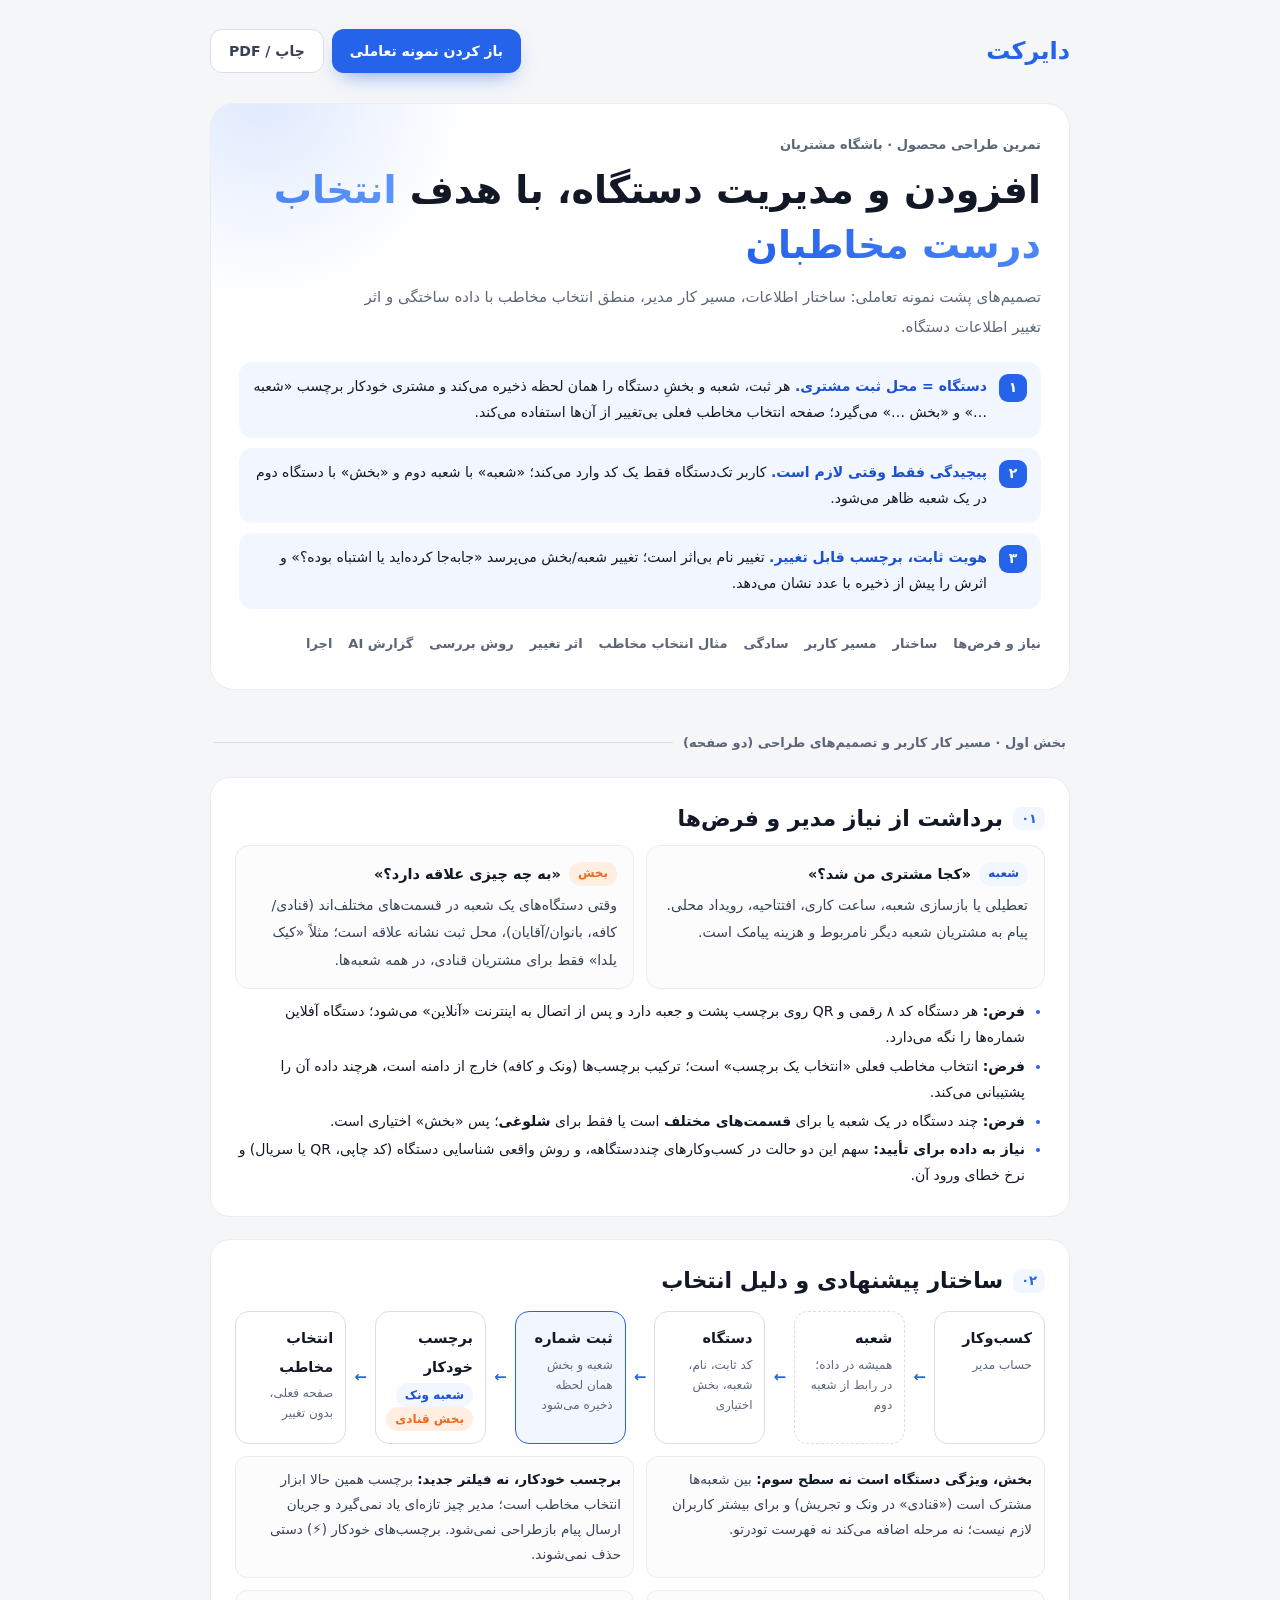
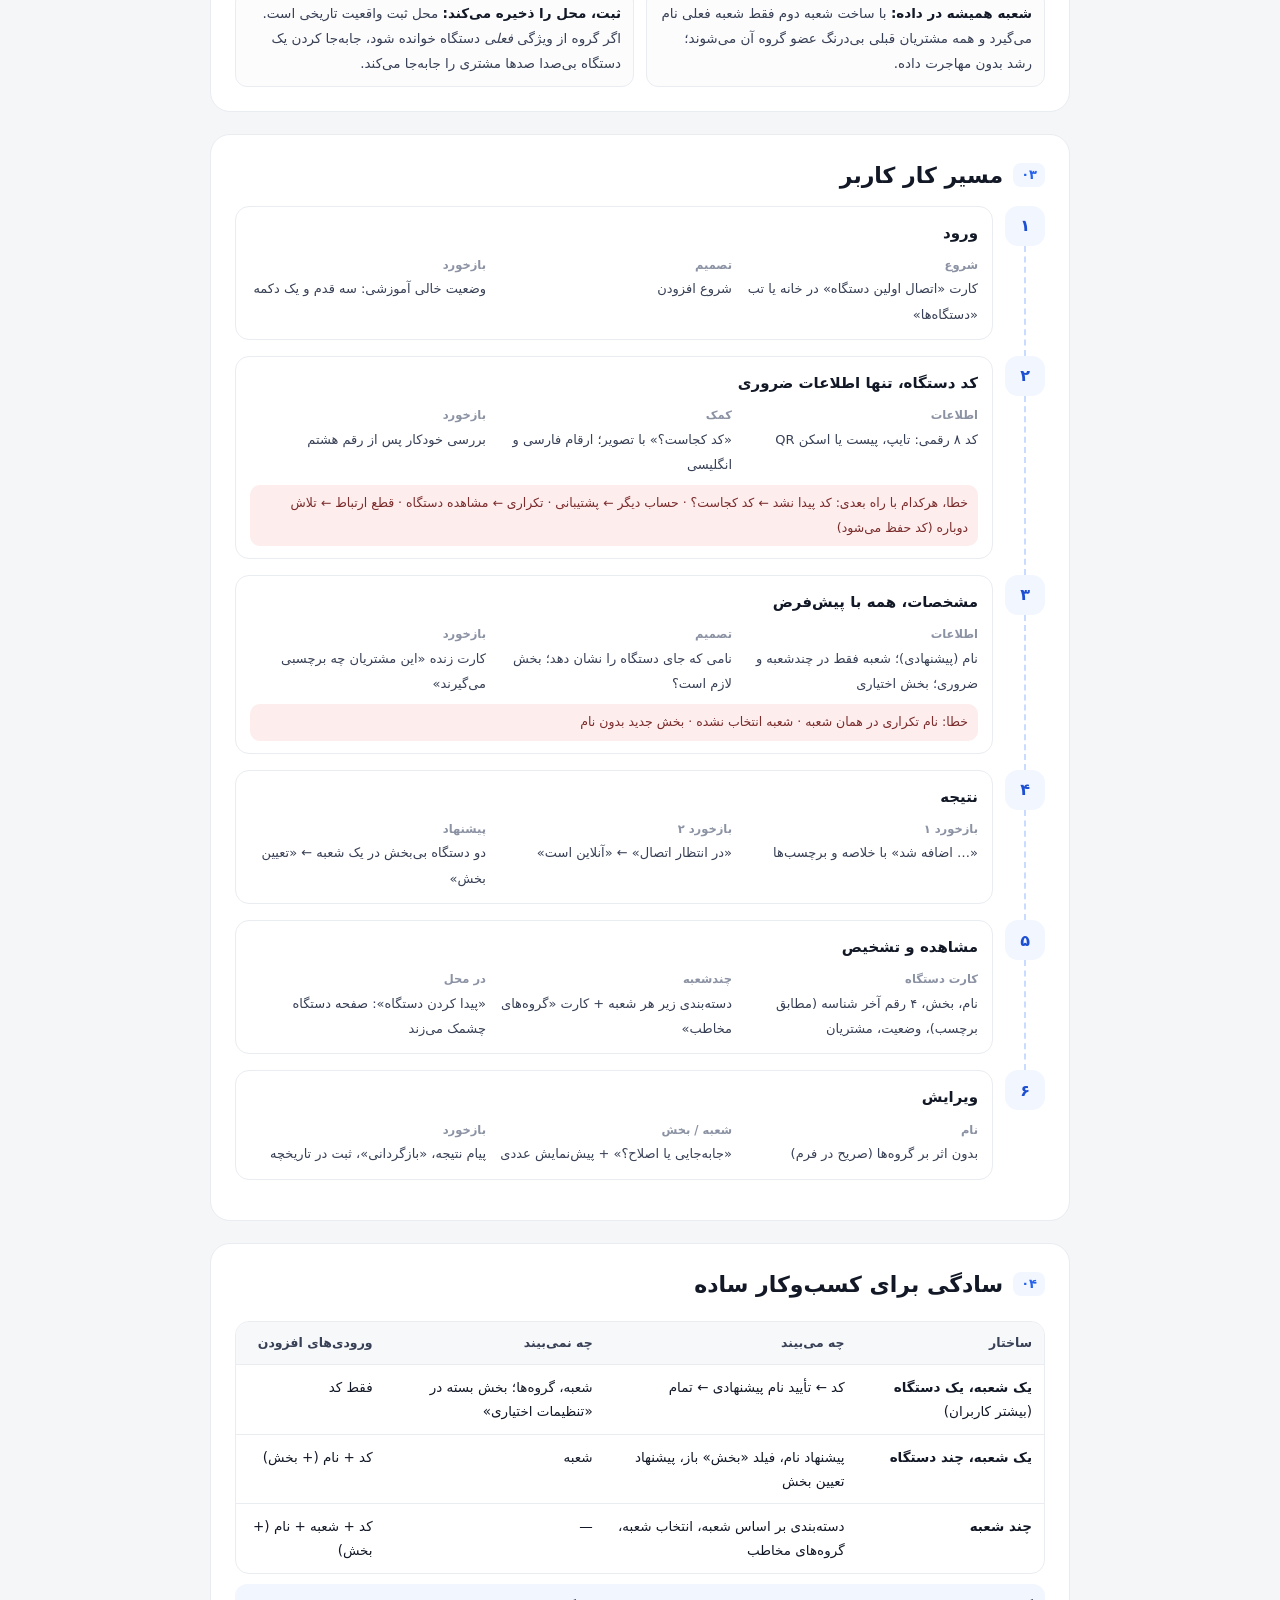
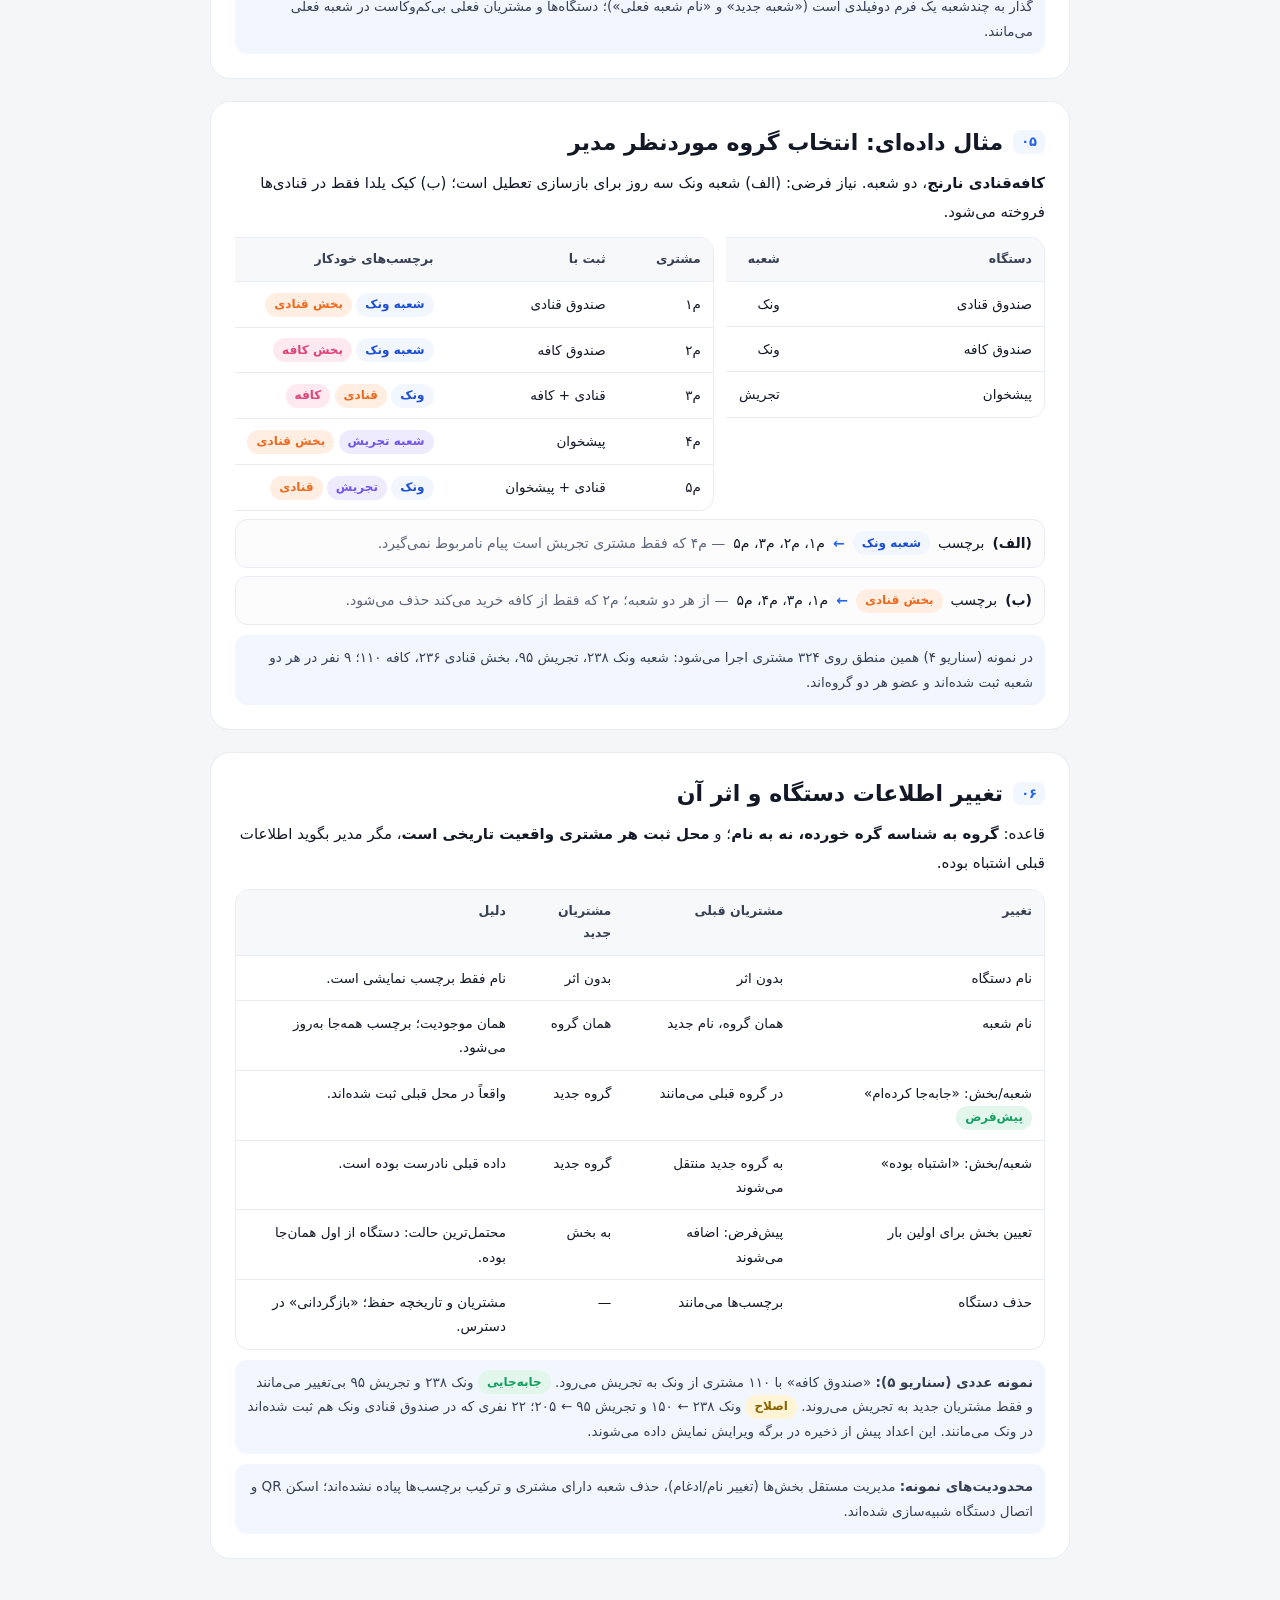
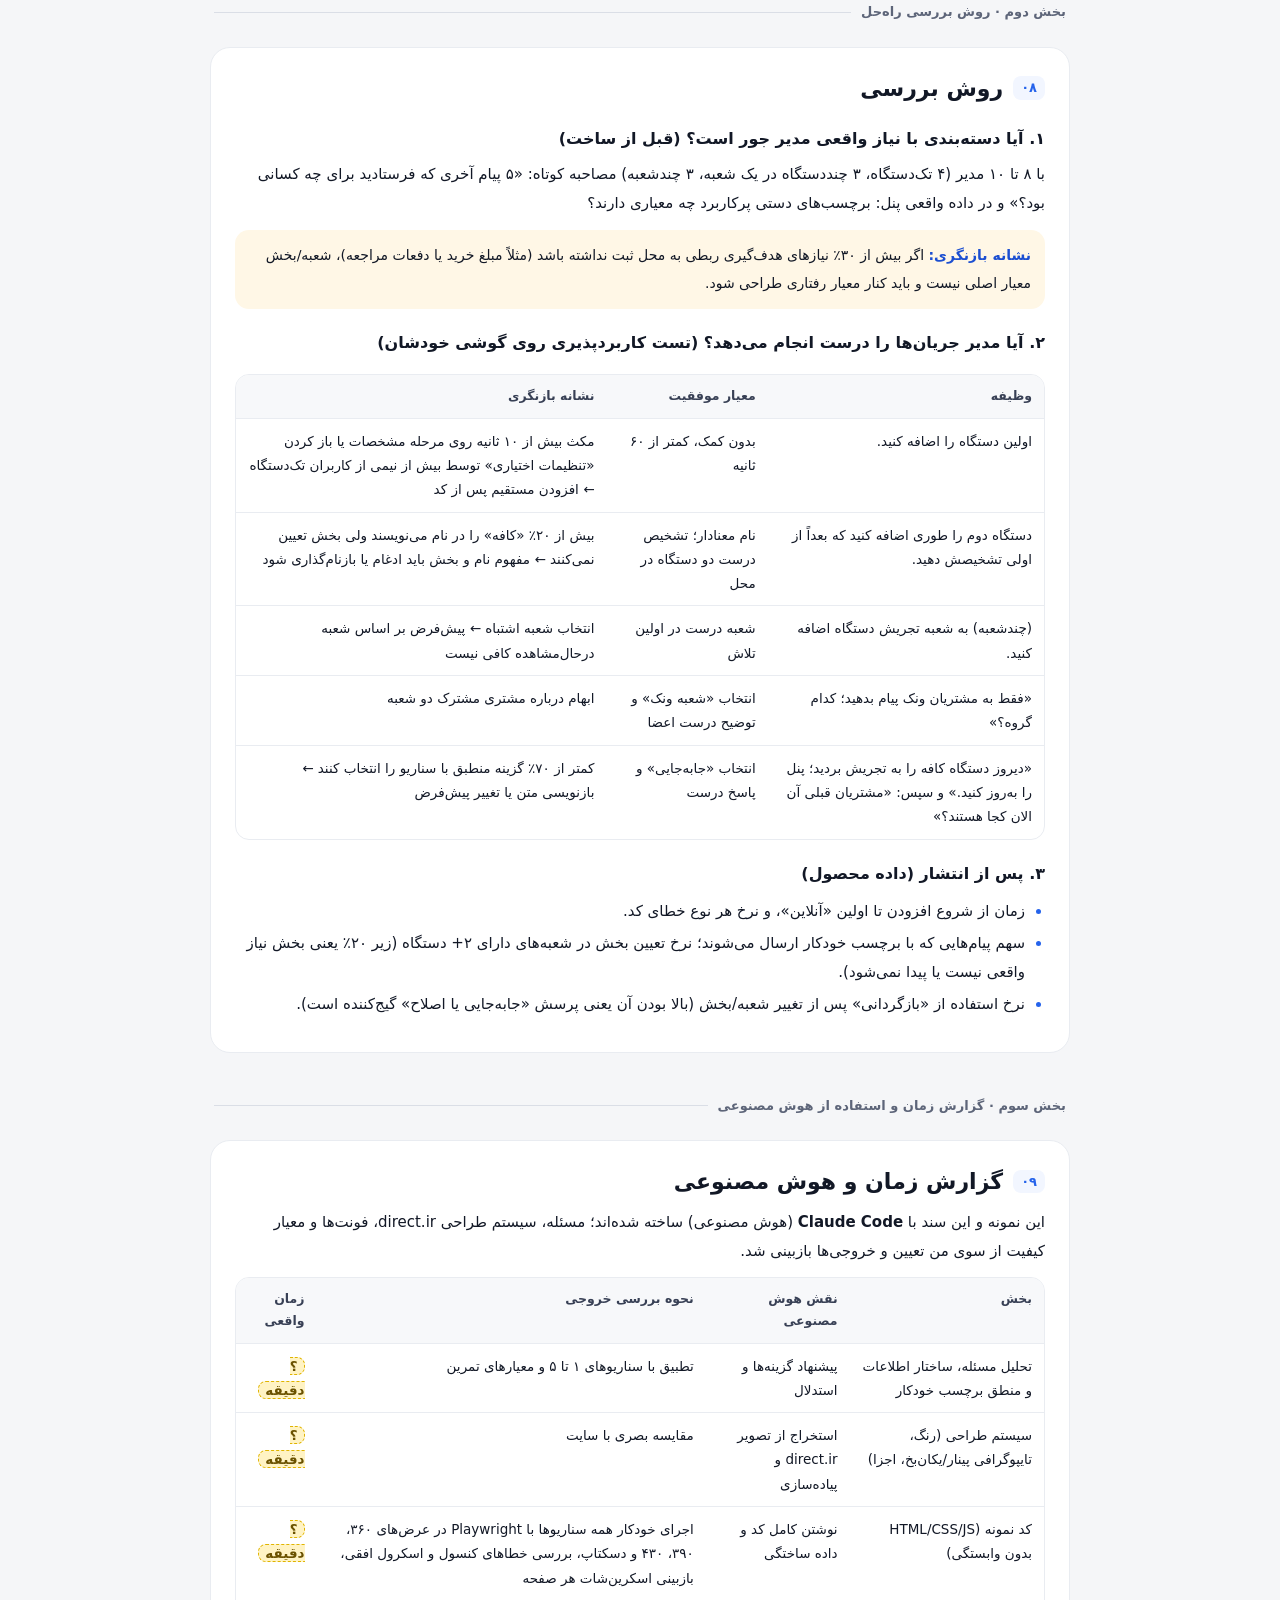
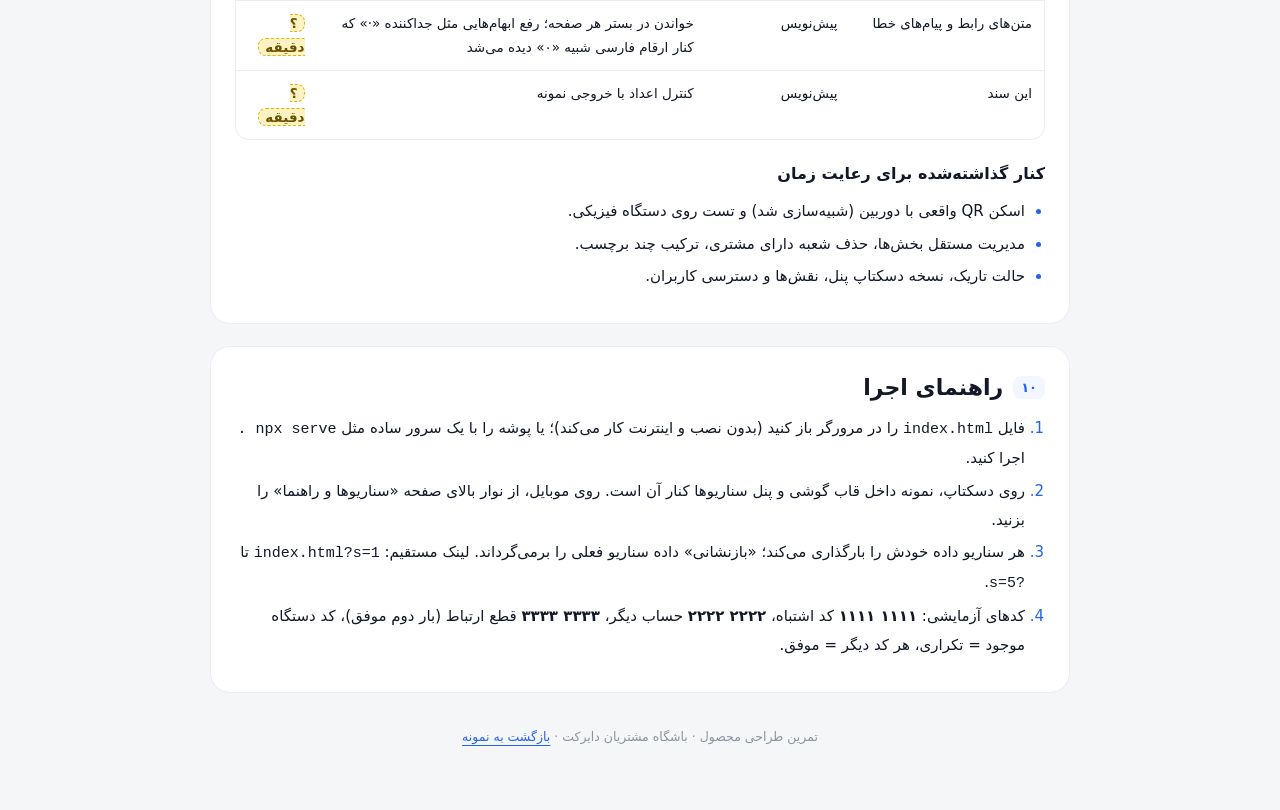
==== docs.html @ 1af37be8 "Add interactive prototype for adding and managing customer-registration devices Mobile-first prototy" ====
<!doctype html>
<html lang="fa" dir="rtl">
<head>
  <meta charset="utf-8">
  <meta name="viewport" content="width=device-width, initial-scale=1">
  <meta name="theme-color" content="#F5F6F8">
  <title>دایرکت · تصمیم‌های طراحی مدیریت دستگاه</title>
  <link rel="icon" href="data:image/svg+xml,%3Csvg xmlns='http://www.w3.org/2000/svg' viewBox='0 0 32 32'%3E%3Crect width='32' height='32' rx='9' fill='%232563EB'/%3E%3Crect x='10' y='6' width='12' height='20' rx='3' fill='none' stroke='white' stroke-width='2'/%3E%3Crect x='12.5' y='9' width='7' height='4' rx='1' fill='white'/%3E%3C/svg%3E">
  <link rel="stylesheet" href="assets/css/fonts.css">
  <style>
    :root{
      --blue:#2563EB;--blue-700:#1C4FD1;--blue-50:#F2F6FF;--blue-100:#E4EDFF;--blue-200:#C9DBFF;
      --ink:#121826;--ink-700:#384055;--muted:#5D6579;--subtle:#8B92A3;--line:#E9ECF1;--line-strong:#DADEE6;
      --bg:#F5F6F8;--surface:#fff;--orange:#EE6A1E;--orange-bg:#FFEEE1;--pink:#DF4479;--pink-bg:#FFE9F1;
      --green:#15A063;--green-bg:#E3F6EC;--purple:#7356EE;--purple-bg:#EFEBFF;--yellow:#D29700;--yellow-bg:#FFF5D6;
      --display:"Pinar","YekanBakh",system-ui,sans-serif;--body:"YekanBakh",Tahoma,system-ui,sans-serif;
    }
    *{box-sizing:border-box}
    html{scroll-behavior:smooth}
    body{margin:0;background:var(--bg);color:var(--ink);font-family:var(--body);font-size:15px;line-height:1.95;-webkit-font-smoothing:antialiased}
    a{color:var(--blue);text-underline-offset:4px}
    h1,h2,h3,h4,p{margin:0}
    .wrap{max-width:900px;margin:0 auto;padding:28px 20px 64px}
    .top{display:flex;align-items:center;gap:12px;justify-content:space-between;margin-bottom:28px;flex-wrap:wrap}
    .brand{font-family:var(--display);font-weight:900;font-size:24px;color:var(--blue)}
    .btn{display:inline-flex;align-items:center;gap:8px;height:44px;padding:0 18px;border-radius:12px;font-weight:700;font-size:14px;text-decoration:none;border:0;cursor:pointer;font-family:inherit}
    .btn--primary{background:var(--blue);color:#fff;box-shadow:0 10px 22px -10px rgba(37,99,235,.65)}
    .btn--ghost{background:var(--surface);color:var(--ink-700);border:1px solid var(--line-strong)}
    .hero{background:var(--surface);border:1px solid var(--line);border-radius:24px;padding:28px;position:relative;overflow:hidden}
    .hero::before{content:"";position:absolute;width:420px;height:420px;border-radius:50%;left:-160px;top:-220px;background:radial-gradient(closest-side,rgba(59,123,246,.16),transparent)}
    .eyebrow{color:var(--muted);font-size:13px;font-weight:600}
    h1{font-family:var(--display);font-weight:800;font-size:clamp(26px,5vw,38px);line-height:1.45;margin:6px 0 10px;position:relative}
    h1 span{background:linear-gradient(90deg,#2563EB,#5B95FA);-webkit-background-clip:text;background-clip:text;color:transparent}
    .lead{color:var(--muted);max-width:680px;position:relative}
    .tldr{display:grid;gap:10px;margin-top:20px;position:relative}
    .tldr div{display:flex;gap:12px;align-items:flex-start;padding:12px 14px;border-radius:14px;background:var(--blue-50);font-size:14px;line-height:1.85}
    .tldr b{color:var(--blue-700)}
    .n{flex-shrink:0;width:28px;height:28px;border-radius:9px;display:grid;place-items:center;background:var(--blue);color:#fff;font-family:var(--display);font-weight:800;font-size:14px}
    nav.toc{display:flex;flex-wrap:wrap;gap:6px 16px;margin:22px 0 4px;font-size:13px}
    nav.toc a{color:var(--muted);text-decoration:none;font-weight:600}
    nav.toc a:hover{color:var(--blue)}
    section{margin-top:22px;background:var(--surface);border:1px solid var(--line);border-radius:20px;padding:24px}
    .part{margin:40px 4px 4px;display:flex;align-items:center;gap:10px;color:var(--muted);font-weight:800;font-size:13px}
    .part::after{content:"";flex:1;height:1px;background:var(--line-strong)}
    h2{font-family:var(--display);font-weight:800;font-size:22px;line-height:1.5;margin-bottom:10px;display:flex;align-items:center;gap:10px}
    h2 .num{font-family:var(--display);font-size:13px;color:var(--blue);background:var(--blue-50);border-radius:8px;padding:2px 8px}
    h3{font-size:16px;font-weight:800;margin:18px 0 6px}
    p + p{margin-top:8px}
    .muted{color:var(--muted)}
    ul,ol{margin:8px 0;padding-right:20px}
    li{margin:3px 0}
    li::marker{color:var(--blue)}
    .grid2{display:grid;gap:12px}
    @media(min-width:720px){.grid2{grid-template-columns:1fr 1fr}.g-data{grid-template-columns:2fr 3fr}}
    .card{border:1px solid var(--line);border-radius:14px;padding:14px 16px;background:#FCFCFD}
    .card h4{font-size:14.5px;font-weight:800;margin-bottom:4px;display:flex;align-items:center;gap:8px}
    .card p,.card li{font-size:14px;color:var(--ink-700)}
    .tag{display:inline-flex;align-items:center;gap:4px;height:24px;padding:0 9px;border-radius:999px;font-size:12px;font-weight:700;white-space:nowrap;vertical-align:1px}
    .t-blue{background:var(--blue-50);color:var(--blue-700)}.t-purple{background:var(--purple-bg);color:var(--purple)}
    .t-orange{background:var(--orange-bg);color:var(--orange)}.t-pink{background:var(--pink-bg);color:var(--pink)}
    .t-gray{background:#F0F2F5;color:var(--muted)}.t-green{background:var(--green-bg);color:var(--green)}
    .t-yellow{background:var(--yellow-bg);color:#8A6400}
    table{width:100%;border-collapse:separate;border-spacing:0;font-size:13.5px;margin-top:10px;border:1px solid var(--line);border-radius:14px;overflow:hidden}
    th,td{text-align:right;padding:10px 12px;border-bottom:1px solid var(--line);vertical-align:top;line-height:1.8}
    th{background:#F7F8FA;font-weight:800;color:var(--ink-700);font-size:12.5px}
    tr:last-child td{border-bottom:0}
    .tbl-scroll{overflow-x:auto;-webkit-overflow-scrolling:touch}
    .tbl-scroll table{min-width:560px}
    .phone{direction:ltr;unicode-bidi:isolate;font-weight:700}

    /* structure diagram */
    .chain{display:flex;flex-wrap:wrap;align-items:stretch;gap:8px;margin-top:14px}
    .node{flex:1 1 0;min-width:0;border-radius:14px;padding:12px;background:#fff;border:1.5px solid var(--line-strong);position:relative}
    .node b{display:block;font-size:14.5px}
    .node small{display:block;color:var(--muted);font-size:12px;line-height:1.7;margin-top:2px}
    .node.hidden{border-style:dashed}
    .node.key{border-color:var(--blue);background:var(--blue-50)}
    .arrow{display:flex;align-items:center;color:var(--blue);font-weight:800}
    @media(max-width:720px){.chain{flex-direction:column}.arrow{justify-content:center;transform:rotate(-90deg);height:16px}}

    /* journey */
    .journey{position:relative;margin-top:14px}
    .jstep{display:grid;grid-template-columns:40px 1fr;gap:12px;position:relative;padding-bottom:16px}
    .jstep:not(:last-child)::before{content:"";position:absolute;right:19px;top:40px;bottom:0;border-right:2px dashed var(--blue-200)}
    .jdot{width:40px;height:40px;border-radius:13px;display:grid;place-items:center;font-family:var(--display);font-weight:800;font-size:16px;background:var(--blue-50);color:var(--blue-700);position:relative;z-index:1}
    .jbody{border:1px solid var(--line);border-radius:14px;padding:12px 14px;background:#fff}
    .jbody h4{font-size:15px;font-weight:800}
    .jmeta{display:grid;gap:4px;margin-top:6px;font-size:13px;color:var(--ink-700)}
    @media(min-width:720px){.jmeta{grid-template-columns:repeat(3,1fr);gap:10px}}
    .jmeta span b{display:block;font-size:11.5px;color:var(--subtle);font-weight:800}
    .branch-alt{margin-top:8px;font-size:12.5px;color:#7A2B2B;background:#FDEDED;border-radius:10px;padding:6px 10px}

    ul.compact{margin:10px 0 0}
    ul.compact li{font-size:14px;line-height:1.85}
    .whys{margin-top:12px}
    .whys p{margin:0;font-size:13.5px;line-height:1.85;color:var(--ink-700);padding:10px 12px;border-radius:12px;background:#FCFCFD;border:1px solid var(--line)}
    .whys p b{color:var(--ink)}
    .note{margin-top:10px;font-size:13.5px;color:var(--ink-700);background:var(--blue-50);border-radius:12px;padding:10px 12px;line-height:1.85}
    .callout{border-radius:14px;padding:12px 14px;background:var(--blue-50);font-size:14px;margin-top:12px}
    .callout.warn{background:#FFF7E6}
    .callout b{color:var(--blue-700)}
    .result{display:flex;flex-wrap:wrap;gap:8px;align-items:center;padding:10px 12px;border-radius:12px;background:#FCFCFD;border:1px solid var(--line);margin-top:8px;font-size:14px}
    .result .arrow{transform:none}
    .placeholder{background:#FFF3C4;border:1px dashed #E0B400;border-radius:8px;padding:0 6px;font-weight:700;color:#6B5200}
    footer{margin-top:32px;color:var(--subtle);font-size:12.5px;text-align:center}

    @media print{
      @page{size:A4;margin:9mm 10mm}
      body{background:#fff;font-size:8.6pt;line-height:1.55;-webkit-print-color-adjust:exact;print-color-adjust:exact}
      .wrap{max-width:none;padding:0}
      .top{display:none}
      nav.toc{display:none}
      .hero{border:0;padding:0;border-radius:0}
      .hero::before{display:none}
      h1{font-size:17pt;margin:0 0 2px;line-height:1.35}
      .eyebrow{font-size:7.5pt}
      .lead{font-size:8.4pt}
      .tldr{grid-template-columns:1fr 1fr 1fr;gap:6px;margin-top:6px}
      .tldr div{padding:6px 8px;font-size:7.8pt;line-height:1.55;gap:6px;border-radius:8px}
      .n{width:18px;height:18px;font-size:8pt;border-radius:6px}
      section{border:0;padding:0;margin-top:7px;border-radius:0;background:none}
      .part{margin:8px 0 2px;font-size:7.5pt;break-before:page}
      .part.first{break-before:auto}
      h2{font-size:11pt;margin-bottom:3px;line-height:1.35}
      h2 .num{font-size:7.5pt;padding:0 5px}
      h3{font-size:9pt;margin:6px 0 2px}
      .grid2{grid-template-columns:1fr 1fr;gap:6px}
      .g-data{grid-template-columns:2fr 3fr}
      .card{padding:6px 9px;border-radius:8px}
      .card h4{font-size:8.6pt;margin-bottom:0}
      .card p,.card li{font-size:8pt;line-height:1.55}
      ul,ol{margin:3px 0;padding-right:14px}
      li{margin:1px 0}
      ul.compact{margin-top:4px}
      ul.compact li{font-size:8pt;line-height:1.55}
      .whys{margin-top:6px}
      .whys p{font-size:7.8pt;line-height:1.55;padding:5px 8px;border-radius:8px}
      .note{font-size:7.9pt;line-height:1.55;padding:5px 8px;margin-top:5px;border-radius:8px}
      .chain{flex-direction:row;gap:4px;margin-top:4px}
      .node{padding:5px 7px;border-radius:8px}
      .node b{font-size:8.4pt}
      .node small{font-size:7pt;line-height:1.45}
      .arrow{transform:none;height:auto}
      .tag{height:16px;font-size:7pt;padding:0 5px}
      .journey{margin-top:4px;display:grid;grid-template-columns:1fr 1fr;gap:5px 8px}
      .jstep{grid-template-columns:20px 1fr;gap:5px;padding-bottom:0}
      .jstep::before{display:none}
      .jdot{width:20px;height:20px;font-size:8pt;border-radius:6px}
      .jbody{padding:5px 8px;border-radius:8px}
      .jbody h4{font-size:8.6pt}
      .jmeta{grid-template-columns:1fr;gap:1px;margin-top:2px;font-size:7.6pt;line-height:1.5}
      .jmeta span b{display:inline;font-size:7.2pt;margin-left:4px}
      .branch-alt{font-size:7.3pt;padding:3px 6px;margin-top:3px;line-height:1.5;border-radius:6px}
      table{font-size:7.8pt;margin-top:4px;border-radius:8px}
      th,td{padding:3px 7px;line-height:1.5}
      th{font-size:7.6pt}
      .tbl-scroll{overflow:visible}
      .tbl-scroll table{min-width:0}
      .result{padding:4px 8px;margin-top:4px;font-size:8pt;border-radius:8px}
      .callout{padding:6px 9px;font-size:8pt;margin-top:6px;border-radius:8px}
      .jstep,.card,table,.callout,.node,.result,.note{break-inside:avoid}
      #simple{break-inside:avoid}
      h2{break-after:avoid}
      #validate,#ai,#run{font-size:9pt}
      footer{display:none}
    }
  </style>
</head>
<body>
<main class="wrap">
  <div class="top">
    <span class="brand">دایرکت</span>
    <div style="display:flex;gap:8px;flex-wrap:wrap">
      <a class="btn btn--primary" href="index.html">باز کردن نمونه تعاملی</a>
      <button class="btn btn--ghost" onclick="window.print()">چاپ / PDF</button>
    </div>
  </div>

  <header class="hero">
    <p class="eyebrow">تمرین طراحی محصول · باشگاه مشتریان</p>
    <h1>افزودن و مدیریت دستگاه، با هدف <span>انتخاب درست مخاطبان</span></h1>
    <p class="lead">تصمیم‌های پشت نمونه تعاملی: ساختار اطلاعات، مسیر کار مدیر، منطق انتخاب مخاطب با داده ساختگی و اثر تغییر اطلاعات دستگاه.</p>
    <div class="tldr">
      <div><span class="n">۱</span><span><b>دستگاه = محل ثبت مشتری.</b> هر ثبت، شعبه و بخشِ دستگاه را همان لحظه ذخیره می‌کند و مشتری خودکار برچسب «شعبه …» و «بخش …» می‌گیرد؛ صفحه انتخاب مخاطب فعلی بی‌تغییر از آن‌ها استفاده می‌کند.</span></div>
      <div><span class="n">۲</span><span><b>پیچیدگی فقط وقتی لازم است.</b> کاربر تک‌دستگاه فقط یک کد وارد می‌کند؛ «شعبه» با شعبه دوم و «بخش» با دستگاه دوم در یک شعبه ظاهر می‌شود.</span></div>
      <div><span class="n">۳</span><span><b>هویت ثابت، برچسب قابل تغییر.</b> تغییر نام بی‌اثر است؛ تغییر شعبه/بخش می‌پرسد «جابه‌جا کرده‌اید یا اشتباه بوده؟» و اثرش را پیش از ذخیره با عدد نشان می‌دهد.</span></div>
    </div>
    <nav class="toc" aria-label="فهرست">
      <a href="#need">نیاز و فرض‌ها</a><a href="#structure">ساختار</a><a href="#journey">مسیر کاربر</a><a href="#simple">سادگی</a>
      <a href="#audience">مثال انتخاب مخاطب</a><a href="#change">اثر تغییر</a><a href="#validate">روش بررسی</a><a href="#ai">گزارش AI</a><a href="#run">اجرا</a>
    </nav>
  </header>

  <p class="part first">بخش اول · مسیر کار کاربر و تصمیم‌های طراحی (دو صفحه)</p>

  <section id="need">
    <h2><span class="num">۰۱</span>برداشت از نیاز مدیر و فرض‌ها</h2>
    <div class="grid2">
      <div class="card"><h4><span class="tag t-blue">شعبه</span>«کجا مشتری من شد؟»</h4><p>تعطیلی یا بازسازی شعبه، ساعت کاری، افتتاحیه، رویداد محلی. پیام به مشتریان شعبه دیگر نامربوط و هزینه پیامک است.</p></div>
      <div class="card"><h4><span class="tag t-orange">بخش</span>«به چه چیزی علاقه دارد؟»</h4><p>وقتی دستگاه‌های یک شعبه در قسمت‌های مختلف‌اند (قنادی/کافه، بانوان/آقایان)، محل ثبت نشانه علاقه است؛ مثلاً «کیک یلدا» فقط برای مشتریان قنادی، در همه شعبه‌ها.</p></div>
    </div>
    <ul class="compact">
      <li><b>فرض:</b> هر دستگاه کد ۸ رقمی و QR روی برچسب پشت و جعبه دارد و پس از اتصال به اینترنت «آنلاین» می‌شود؛ دستگاه آفلاین شماره‌ها را نگه می‌دارد.</li>
      <li><b>فرض:</b> انتخاب مخاطب فعلی «انتخاب یک برچسب» است؛ ترکیب برچسب‌ها (ونک <i>و</i> کافه) خارج از دامنه است، هرچند داده آن را پشتیبانی می‌کند.</li>
      <li><b>فرض:</b> چند دستگاه در یک شعبه یا برای <b>قسمت‌های مختلف</b> است یا فقط برای <b>شلوغی</b>؛ پس «بخش» اختیاری است.</li>
      <li><b>نیاز به داده برای تأیید:</b> سهم این دو حالت در کسب‌وکارهای چنددستگاهه، و روش واقعی شناسایی دستگاه (کد چاپی، QR یا سریال) و نرخ خطای ورود آن.</li>
    </ul>
  </section>

  <section id="structure">
    <h2><span class="num">۰۲</span>ساختار پیشنهادی و دلیل انتخاب</h2>
    <div class="chain" role="img" aria-label="کسب‌وکار، شعبه، دستگاه، ثبت شماره، برچسب خودکار، انتخاب مخاطب">
      <div class="node"><b>کسب‌وکار</b><small>حساب مدیر</small></div><div class="arrow">←</div>
      <div class="node hidden"><b>شعبه</b><small>همیشه در داده؛ در رابط از شعبه دوم</small></div><div class="arrow">←</div>
      <div class="node"><b>دستگاه</b><small>کد ثابت، نام، شعبه، بخش اختیاری</small></div><div class="arrow">←</div>
      <div class="node key"><b>ثبت شماره</b><small>شعبه و بخش همان لحظه ذخیره می‌شود</small></div><div class="arrow">←</div>
      <div class="node"><b>برچسب خودکار</b><small><span class="tag t-blue">شعبه ونک</span> <span class="tag t-orange">بخش قنادی</span></small></div><div class="arrow">←</div>
      <div class="node"><b>انتخاب مخاطب</b><small>صفحه فعلی، بدون تغییر</small></div>
    </div>
    <div class="grid2 whys">
      <p><b>بخش، ویژگی دستگاه است نه سطح سوم:</b> بین شعبه‌ها مشترک است («قنادی» در ونک و تجریش) و برای بیشتر کاربران لازم نیست؛ نه مرحله اضافه می‌کند نه فهرست تودرتو.</p>
      <p><b>برچسب خودکار، نه فیلتر جدید:</b> برچسب همین حالا ابزار انتخاب مخاطب است؛ مدیر چیز تازه‌ای یاد نمی‌گیرد و جریان ارسال پیام بازطراحی نمی‌شود. برچسب‌های خودکار (⚡) دستی حذف نمی‌شوند.</p>
      <p><b>شعبه همیشه در داده:</b> با ساخت شعبه دوم فقط شعبه فعلی نام می‌گیرد و همه مشتریان قبلی بی‌درنگ عضو گروه آن می‌شوند؛ رشد بدون مهاجرت داده.</p>
      <p><b>ثبت، محل را ذخیره می‌کند:</b> محل ثبت واقعیت تاریخی است. اگر گروه از ویژگی <i>فعلی</i> دستگاه خوانده شود، جابه‌جا کردن یک دستگاه بی‌صدا صدها مشتری را جابه‌جا می‌کند.</p>
    </div>
  </section>

  <section id="journey">
    <h2><span class="num">۰۳</span>مسیر کار کاربر</h2>
    <div class="journey">
      <div class="jstep"><span class="jdot">۱</span><div class="jbody"><h4>ورود</h4>
        <div class="jmeta"><span><b>شروع</b>کارت «اتصال اولین دستگاه» در خانه یا تب «دستگاه‌ها»</span><span><b>تصمیم</b>شروع افزودن</span><span><b>بازخورد</b>وضعیت خالی آموزشی: سه قدم و یک دکمه</span></div></div></div>
      <div class="jstep"><span class="jdot">۲</span><div class="jbody"><h4>کد دستگاه، تنها اطلاعات ضروری</h4>
        <div class="jmeta"><span><b>اطلاعات</b>کد ۸ رقمی: تایپ، پیست یا اسکن QR</span><span><b>کمک</b>«کد کجاست؟» با تصویر؛ ارقام فارسی و انگلیسی</span><span><b>بازخورد</b>بررسی خودکار پس از رقم هشتم</span></div>
        <p class="branch-alt">خطا، هرکدام با راه بعدی: کد پیدا نشد ← کد کجاست؟ · حساب دیگر ← پشتیبانی · تکراری ← مشاهده دستگاه · قطع ارتباط ← تلاش دوباره (کد حفظ می‌شود)</p></div></div>
      <div class="jstep"><span class="jdot">۳</span><div class="jbody"><h4>مشخصات، همه با پیش‌فرض</h4>
        <div class="jmeta"><span><b>اطلاعات</b>نام (پیشنهادی)؛ شعبه فقط در چندشعبه و ضروری؛ بخش اختیاری</span><span><b>تصمیم</b>نامی که جای دستگاه را نشان دهد؛ بخش لازم است؟</span><span><b>بازخورد</b>کارت زنده «این مشتریان چه برچسبی می‌گیرند»</span></div>
        <p class="branch-alt">خطا: نام تکراری در همان شعبه · شعبه انتخاب نشده · بخش جدید بدون نام</p></div></div>
      <div class="jstep"><span class="jdot">۴</span><div class="jbody"><h4>نتیجه</h4>
        <div class="jmeta"><span><b>بازخورد ۱</b>«… اضافه شد» با خلاصه و برچسب‌ها</span><span><b>بازخورد ۲</b>«در انتظار اتصال» ← «آنلاین است»</span><span><b>پیشنهاد</b>دو دستگاه بی‌بخش در یک شعبه ← «تعیین بخش»</span></div></div></div>
      <div class="jstep"><span class="jdot">۵</span><div class="jbody"><h4>مشاهده و تشخیص</h4>
        <div class="jmeta"><span><b>کارت دستگاه</b>نام، بخش، ۴ رقم آخر شناسه (مطابق برچسب)، وضعیت، مشتریان</span><span><b>چندشعبه</b>دسته‌بندی زیر هر شعبه + کارت «گروه‌های مخاطب»</span><span><b>در محل</b>«پیدا کردن دستگاه»: صفحه دستگاه چشمک می‌زند</span></div></div></div>
      <div class="jstep"><span class="jdot">۶</span><div class="jbody"><h4>ویرایش</h4>
        <div class="jmeta"><span><b>نام</b>بدون اثر بر گروه‌ها (صریح در فرم)</span><span><b>شعبه / بخش</b>«جابه‌جایی یا اصلاح؟» + پیش‌نمایش عددی</span><span><b>بازخورد</b>پیام نتیجه، «بازگردانی»، ثبت در تاریخچه</span></div></div></div>
    </div>
  </section>

  <section id="simple">
    <h2><span class="num">۰۴</span>سادگی برای کسب‌وکار ساده</h2>
    <div class="tbl-scroll"><table>
      <thead><tr><th>ساختار</th><th>چه می‌بیند</th><th>چه نمی‌بیند</th><th>ورودی‌های افزودن</th></tr></thead>
      <tbody>
        <tr><td><b>یک شعبه، یک دستگاه</b> (بیشتر کاربران)</td><td>کد ← تأیید نام پیشنهادی ← تمام</td><td>شعبه، گروه‌ها؛ بخش بسته در «تنظیمات اختیاری»</td><td>فقط کد</td></tr>
        <tr><td><b>یک شعبه، چند دستگاه</b></td><td>پیشنهاد نام، فیلد «بخش» باز، پیشنهاد تعیین بخش</td><td>شعبه</td><td>کد + نام (+ بخش)</td></tr>
        <tr><td><b>چند شعبه</b></td><td>دسته‌بندی بر اساس شعبه، انتخاب شعبه، گروه‌های مخاطب</td><td>—</td><td>کد + شعبه + نام (+ بخش)</td></tr>
      </tbody>
    </table></div>
    <p class="note">گذار به چندشعبه یک فرم دوفیلدی است («شعبه جدید» و «نام شعبه فعلی»)؛ دستگاه‌ها و مشتریان فعلی بی‌کم‌وکاست در شعبه فعلی می‌مانند.</p>
  </section>

  <section id="audience">
    <h2><span class="num">۰۵</span>مثال داده‌ای: انتخاب گروه موردنظر مدیر</h2>
    <p><b>کافه‌قنادی نارنج</b>، دو شعبه. نیاز فرضی: (الف) شعبه ونک سه روز برای بازسازی تعطیل است؛ (ب) کیک یلدا فقط در قنادی‌ها فروخته می‌شود.</p>
    <div class="grid2 g-data">
      <div class="tbl-scroll"><table><thead><tr><th>دستگاه</th><th>شعبه</th><th>بخش</th></tr></thead><tbody>
        <tr><td>صندوق قنادی</td><td>ونک</td><td>قنادی</td></tr>
        <tr><td>صندوق کافه</td><td>ونک</td><td>کافه</td></tr>
        <tr><td>پیشخوان</td><td>تجریش</td><td>قنادی</td></tr>
      </tbody></table></div>
      <div class="tbl-scroll"><table><thead><tr><th>مشتری</th><th>ثبت با</th><th>برچسب‌های خودکار</th></tr></thead><tbody>
        <tr><td>م۱</td><td>صندوق قنادی</td><td><span class="tag t-blue">شعبه ونک</span> <span class="tag t-orange">بخش قنادی</span></td></tr>
        <tr><td>م۲</td><td>صندوق کافه</td><td><span class="tag t-blue">شعبه ونک</span> <span class="tag t-pink">بخش کافه</span></td></tr>
        <tr><td>م۳</td><td>قنادی + کافه</td><td><span class="tag t-blue">ونک</span> <span class="tag t-orange">قنادی</span> <span class="tag t-pink">کافه</span></td></tr>
        <tr><td>م۴</td><td>پیشخوان</td><td><span class="tag t-purple">شعبه تجریش</span> <span class="tag t-orange">بخش قنادی</span></td></tr>
        <tr><td>م۵</td><td>قنادی + پیشخوان</td><td><span class="tag t-blue">ونک</span> <span class="tag t-purple">تجریش</span> <span class="tag t-orange">قنادی</span></td></tr>
      </tbody></table></div>
    </div>
    <div class="result"><b>(الف)</b> برچسب <span class="tag t-blue">شعبه ونک</span> <span class="arrow">←</span> م۱، م۲، م۳، م۵ <span class="muted">— م۴ که فقط مشتری تجریش است پیام نامربوط نمی‌گیرد.</span></div>
    <div class="result"><b>(ب)</b> برچسب <span class="tag t-orange">بخش قنادی</span> <span class="arrow">←</span> م۱، م۳، م۴، م۵ <span class="muted">— از هر دو شعبه؛ م۲ که فقط از کافه خرید می‌کند حذف می‌شود.</span></div>
    <p class="note">در نمونه (سناریو ۴) همین منطق روی ۳۲۴ مشتری اجرا می‌شود: شعبه ونک ۲۳۸، تجریش ۹۵، بخش قنادی ۲۳۶، کافه ۱۱۰؛ ۹ نفر در هر دو شعبه ثبت شده‌اند و عضو هر دو گروه‌اند.</p>
  </section>

  <section id="change">
    <h2><span class="num">۰۶</span>تغییر اطلاعات دستگاه و اثر آن</h2>
    <p>قاعده: <b>گروه به شناسه گره خورده، نه به نام</b>؛ و <b>محل ثبت هر مشتری واقعیت تاریخی است</b>، مگر مدیر بگوید اطلاعات قبلی اشتباه بوده.</p>
    <div class="tbl-scroll"><table>
      <thead><tr><th>تغییر</th><th>مشتریان قبلی</th><th>مشتریان جدید</th><th>دلیل</th></tr></thead>
      <tbody>
        <tr><td>نام دستگاه</td><td>بدون اثر</td><td>بدون اثر</td><td>نام فقط برچسب نمایشی است.</td></tr>
        <tr><td>نام شعبه</td><td>همان گروه، نام جدید</td><td>همان گروه</td><td>همان موجودیت؛ برچسب همه‌جا به‌روز می‌شود.</td></tr>
        <tr><td>شعبه/بخش: «جابه‌جا کرده‌ام» <span class="tag t-green">پیش‌فرض</span></td><td>در گروه قبلی می‌مانند</td><td>گروه جدید</td><td>واقعاً در محل قبلی ثبت شده‌اند.</td></tr>
        <tr><td>شعبه/بخش: «اشتباه بوده»</td><td>به گروه جدید منتقل می‌شوند</td><td>گروه جدید</td><td>داده قبلی نادرست بوده است.</td></tr>
        <tr><td>تعیین بخش برای اولین بار</td><td>پیش‌فرض: اضافه می‌شوند</td><td>به بخش</td><td>محتمل‌ترین حالت: دستگاه از اول همان‌جا بوده.</td></tr>
        <tr><td>حذف دستگاه</td><td>برچسب‌ها می‌مانند</td><td>—</td><td>مشتریان و تاریخچه حفظ؛ «بازگردانی» در دسترس.</td></tr>
      </tbody>
    </table></div>
    <p class="note"><b>نمونه عددی (سناریو ۵):</b> «صندوق کافه» با ۱۱۰ مشتری از ونک به تجریش می‌رود. <span class="tag t-green">جابه‌جایی</span> ونک ۲۳۸ و تجریش ۹۵ بی‌تغییر می‌مانند و فقط مشتریان جدید به تجریش می‌روند. <span class="tag t-yellow">اصلاح</span> ونک ۲۳۸ ← ۱۵۰ و تجریش ۹۵ ← ۲۰۵؛ ۲۲ نفری که در صندوق قنادی ونک هم ثبت شده‌اند در ونک می‌مانند. این اعداد پیش از ذخیره در برگه ویرایش نمایش داده می‌شوند.</p>
    <p class="note"><b>محدودیت‌های نمونه:</b> مدیریت مستقل بخش‌ها (تغییر نام/ادغام)، حذف شعبه دارای مشتری و ترکیب برچسب‌ها پیاده نشده‌اند؛ اسکن QR و اتصال دستگاه شبیه‌سازی شده‌اند.</p>
  </section>

  <p class="part">بخش دوم · روش بررسی راه‌حل</p>

  <section id="validate">
    <h2><span class="num">۰۸</span>روش بررسی</h2>
    <h3>۱. آیا دسته‌بندی با نیاز واقعی مدیر جور است؟ (قبل از ساخت)</h3>
    <p>با ۸ تا ۱۰ مدیر (۴ تک‌دستگاه، ۳ چنددستگاه در یک شعبه، ۳ چندشعبه) مصاحبه کوتاه: «۵ پیام آخری که فرستادید برای چه کسانی بود؟» و در داده واقعی پنل: برچسب‌های دستی پرکاربرد چه معیاری دارند؟</p>
    <p class="callout warn"><b>نشانه بازنگری:</b> اگر بیش از ۳۰٪ نیازهای هدف‌گیری ربطی به محل ثبت نداشته باشد (مثلاً مبلغ خرید یا دفعات مراجعه)، شعبه/بخش معیار اصلی نیست و باید کنار معیار رفتاری طراحی شود.</p>
    <h3>۲. آیا مدیر جریان‌ها را درست انجام می‌دهد؟ (تست کاربردپذیری روی گوشی خودشان)</h3>
    <div class="tbl-scroll"><table>
      <thead><tr><th>وظیفه</th><th>معیار موفقیت</th><th>نشانه بازنگری</th></tr></thead>
      <tbody>
        <tr><td>اولین دستگاه را اضافه کنید.</td><td>بدون کمک، کمتر از ۶۰ ثانیه</td><td>مکث بیش از ۱۰ ثانیه روی مرحله مشخصات یا باز کردن «تنظیمات اختیاری» توسط بیش از نیمی از کاربران تک‌دستگاه ← افزودن مستقیم پس از کد</td></tr>
        <tr><td>دستگاه دوم را طوری اضافه کنید که بعداً از اولی تشخیصش دهید.</td><td>نام معنادار؛ تشخیص درست دو دستگاه در محل</td><td>بیش از ۲۰٪ «کافه» را در نام می‌نویسند ولی بخش تعیین نمی‌کنند ← مفهوم نام و بخش باید ادغام یا بازنام‌گذاری شود</td></tr>
        <tr><td>(چندشعبه) به شعبه تجریش دستگاه اضافه کنید.</td><td>شعبه درست در اولین تلاش</td><td>انتخاب شعبه اشتباه ← پیش‌فرض بر اساس شعبه درحال‌مشاهده کافی نیست</td></tr>
        <tr><td>«فقط به مشتریان ونک پیام بدهید؛ کدام گروه؟»</td><td>انتخاب «شعبه ونک» و توضیح درست اعضا</td><td>ابهام درباره مشتری مشترک دو شعبه</td></tr>
        <tr><td>«دیروز دستگاه کافه را به تجریش بردید؛ پنل را به‌روز کنید.» و سپس: «مشتریان قبلی آن الان کجا هستند؟»</td><td>انتخاب «جابه‌جایی» و پاسخ درست</td><td>کمتر از ۷۰٪ گزینه منطبق با سناریو را انتخاب کنند ← بازنویسی متن یا تغییر پیش‌فرض</td></tr>
      </tbody>
    </table></div>
    <h3>۳. پس از انتشار (داده محصول)</h3>
    <ul>
      <li>زمان از شروع افزودن تا اولین «آنلاین»، و نرخ هر نوع خطای کد.</li>
      <li>سهم پیام‌هایی که با برچسب خودکار ارسال می‌شوند؛ نرخ تعیین بخش در شعبه‌های دارای ۲+ دستگاه (زیر ۲۰٪ یعنی بخش نیاز واقعی نیست یا پیدا نمی‌شود).</li>
      <li>نرخ استفاده از «بازگردانی» پس از تغییر شعبه/بخش (بالا بودن آن یعنی پرسش «جابه‌جایی یا اصلاح» گیج‌کننده است).</li>
    </ul>
  </section>

  <p class="part">بخش سوم · گزارش زمان و استفاده از هوش مصنوعی</p>

  <section id="ai">
    <h2><span class="num">۰۹</span>گزارش زمان و هوش مصنوعی</h2>
    <p>این نمونه و این سند با <b>Claude Code</b> (هوش مصنوعی) ساخته شده‌اند؛ مسئله، سیستم طراحی direct.ir، فونت‌ها و معیار کیفیت از سوی من تعیین و خروجی‌ها بازبینی شد.</p>
    <div class="tbl-scroll"><table>
      <thead><tr><th>بخش</th><th>نقش هوش مصنوعی</th><th>نحوه بررسی خروجی</th><th>زمان واقعی</th></tr></thead>
      <tbody>
        <tr><td>تحلیل مسئله، ساختار اطلاعات و منطق برچسب خودکار</td><td>پیشنهاد گزینه‌ها و استدلال</td><td>تطبیق با سناریوهای ۱ تا ۵ و معیارهای تمرین</td><td><span class="placeholder">؟ دقیقه</span></td></tr>
        <tr><td>سیستم طراحی (رنگ، تایپوگرافی پینار/یکان‌بخ، اجزا)</td><td>استخراج از تصویر direct.ir و پیاده‌سازی</td><td>مقایسه بصری با سایت</td><td><span class="placeholder">؟ دقیقه</span></td></tr>
        <tr><td>کد نمونه (HTML/CSS/JS بدون وابستگی)</td><td>نوشتن کامل کد و داده ساختگی</td><td>اجرای خودکار همه سناریوها با Playwright در عرض‌های ۳۶۰، ۳۹۰، ۴۳۰ و دسکتاپ، بررسی خطاهای کنسول و اسکرول افقی، بازبینی اسکرین‌شات هر صفحه</td><td><span class="placeholder">؟ دقیقه</span></td></tr>
        <tr><td>متن‌های رابط و پیام‌های خطا</td><td>پیش‌نویس</td><td>خواندن در بستر هر صفحه؛ رفع ابهام‌هایی مثل جداکننده «·» که کنار ارقام فارسی شبیه «۰» دیده می‌شد</td><td><span class="placeholder">؟ دقیقه</span></td></tr>
        <tr><td>این سند</td><td>پیش‌نویس</td><td>کنترل اعداد با خروجی نمونه</td><td><span class="placeholder">؟ دقیقه</span></td></tr>
      </tbody>
    </table></div>
    <h3>کنار گذاشته‌شده برای رعایت زمان</h3>
    <ul>
      <li>اسکن QR واقعی با دوربین (شبیه‌سازی شد) و تست روی دستگاه فیزیکی.</li>
      <li>مدیریت مستقل بخش‌ها، حذف شعبه دارای مشتری، ترکیب چند برچسب.</li>
      <li>حالت تاریک، نسخه دسکتاپ پنل، نقش‌ها و دسترسی کاربران.</li>
    </ul>
  </section>

  <section id="run">
    <h2><span class="num">۱۰</span>راهنمای اجرا</h2>
    <ol>
      <li>فایل <code>index.html</code> را در مرورگر باز کنید (بدون نصب و اینترنت کار می‌کند)؛ یا پوشه را با یک سرور ساده مثل <code>npx serve .</code> اجرا کنید.</li>
      <li>روی دسکتاپ، نمونه داخل قاب گوشی و پنل سناریوها کنار آن است. روی موبایل، از نوار بالای صفحه «سناریوها و راهنما» را بزنید.</li>
      <li>هر سناریو داده خودش را بارگذاری می‌کند؛ «بازنشانی» داده سناریو فعلی را برمی‌گرداند. لینک مستقیم: <code>index.html?s=1</code> تا <code>?s=5</code>.</li>
      <li>کدهای آزمایشی: <span class="phone">۱۱۱۱ ۱۱۱۱</span> کد اشتباه، <span class="phone">۲۲۲۲ ۲۲۲۲</span> حساب دیگر، <span class="phone">۳۳۳۳ ۳۳۳۳</span> قطع ارتباط (بار دوم موفق)، کد دستگاه موجود = تکراری، هر کد دیگر = موفق.</li>
    </ol>
  </section>

  <footer>تمرین طراحی محصول · باشگاه مشتریان دایرکت · <a href="index.html">بازگشت به نمونه</a></footer>
</main>
</body>
</html>
---- assets/css/fonts.css ----
/* Yekan Bakh — عنوان‌ها و متن */
@font-face{font-family:"YekanBakh";font-style:normal;font-weight:300;font-display:swap;src:url("../fonts/yekanbakh/YekanBakh-Light.woff2") format("woff2")}
@font-face{font-family:"YekanBakh";font-style:normal;font-weight:400;font-display:swap;src:url("../fonts/yekanbakh/YekanBakh-Regular.woff2") format("woff2")}
@font-face{font-family:"YekanBakh";font-style:normal;font-weight:600;font-display:swap;src:url("../fonts/yekanbakh/YekanBakh-SemiBold.woff2") format("woff2")}
@font-face{font-family:"YekanBakh";font-style:normal;font-weight:700;font-display:swap;src:url("../fonts/yekanbakh/YekanBakh-Bold.woff2") format("woff2")}
@font-face{font-family:"YekanBakh";font-style:normal;font-weight:800;font-display:swap;src:url("../fonts/yekanbakh/YekanBakh-ExtraBold.woff2") format("woff2")}
@font-face{font-family:"YekanBakh";font-style:normal;font-weight:900;font-display:swap;src:url("../fonts/yekanbakh/YekanBakh-Black.woff2") format("woff2")}

/* Pinar (نسخه FD با ارقام فارسی) — فونت نمایشی */
@font-face{font-family:"Pinar";font-style:normal;font-weight:500;font-display:swap;src:url("../fonts/pinar/Pinar-FD-Medium.woff2") format("woff2")}
@font-face{font-family:"Pinar";font-style:normal;font-weight:700;font-display:swap;src:url("../fonts/pinar/Pinar-FD-Bold.woff2") format("woff2")}
@font-face{font-family:"Pinar";font-style:normal;font-weight:800;font-display:swap;src:url("../fonts/pinar/Pinar-FD-ExtraBold.woff2") format("woff2")}
@font-face{font-family:"Pinar";font-style:normal;font-weight:900;font-display:swap;src:url("../fonts/pinar/Pinar-FD-Black.woff2") format("woff2")}
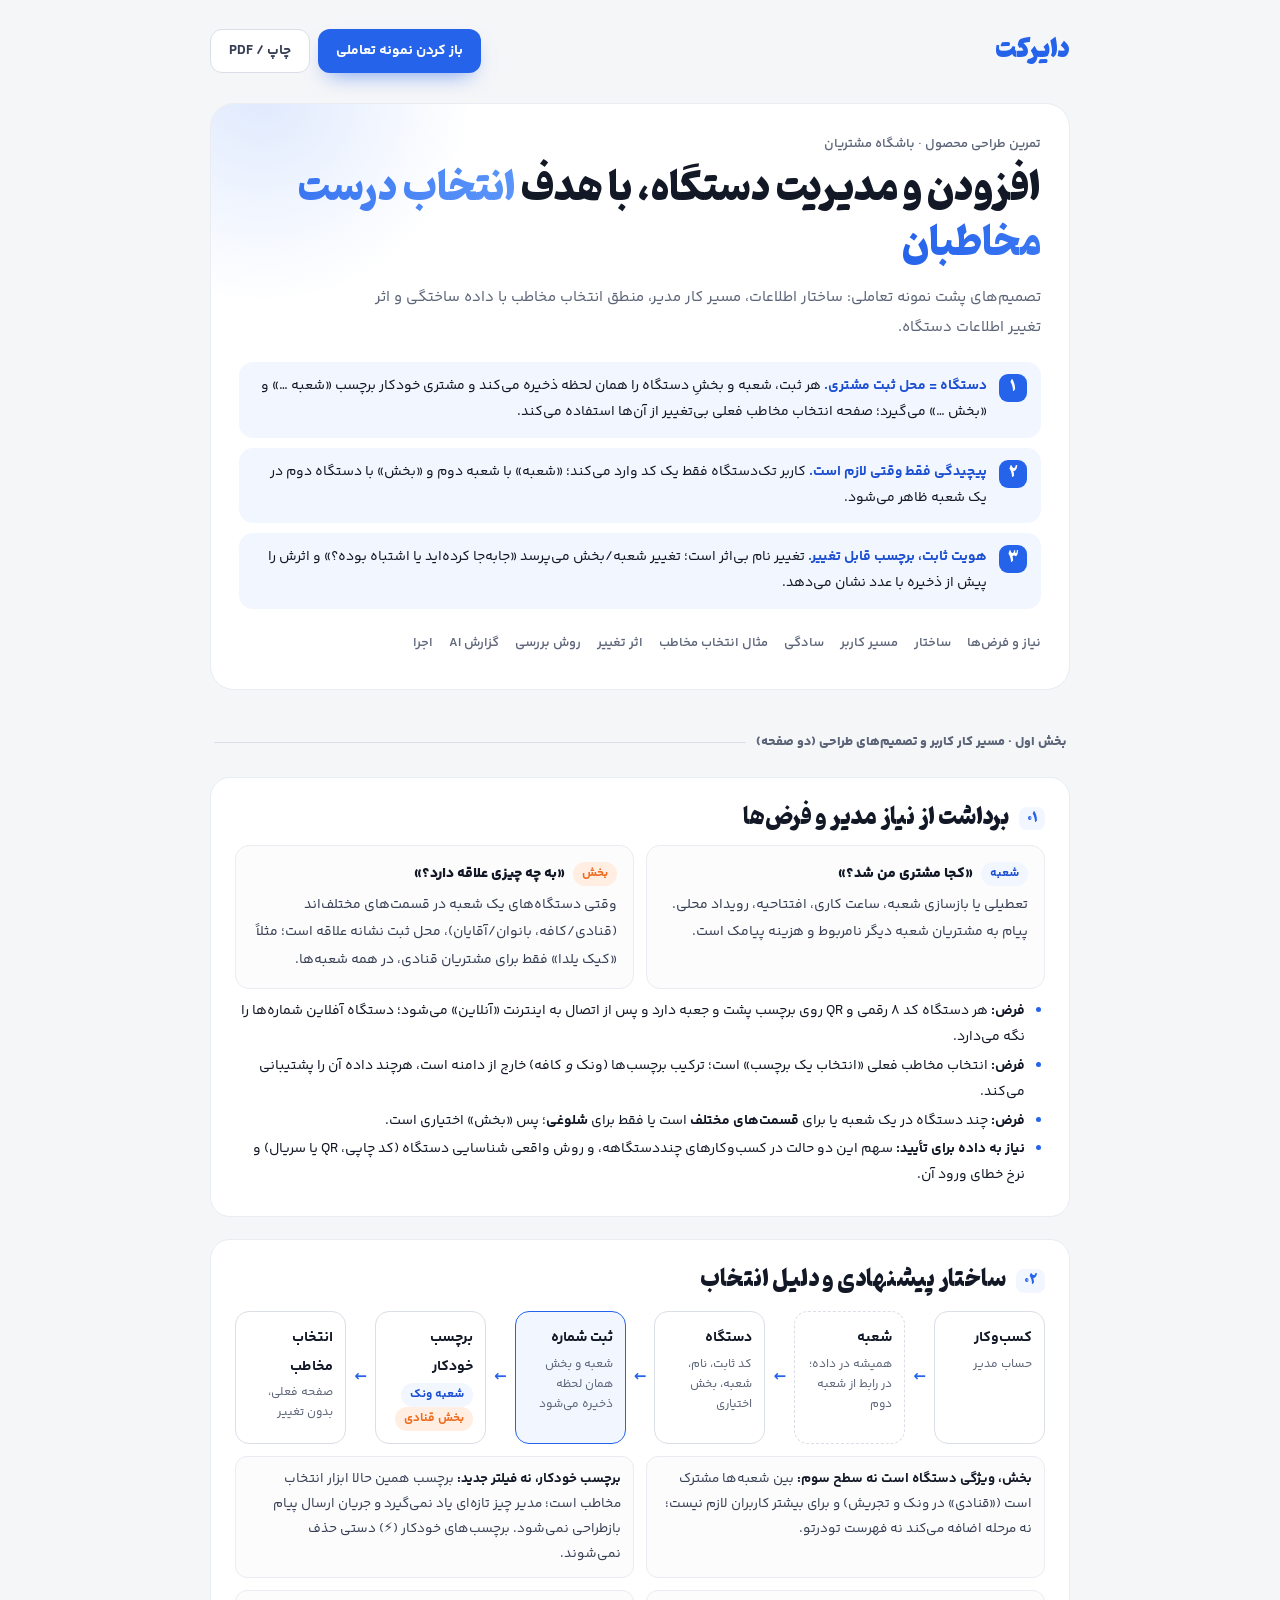
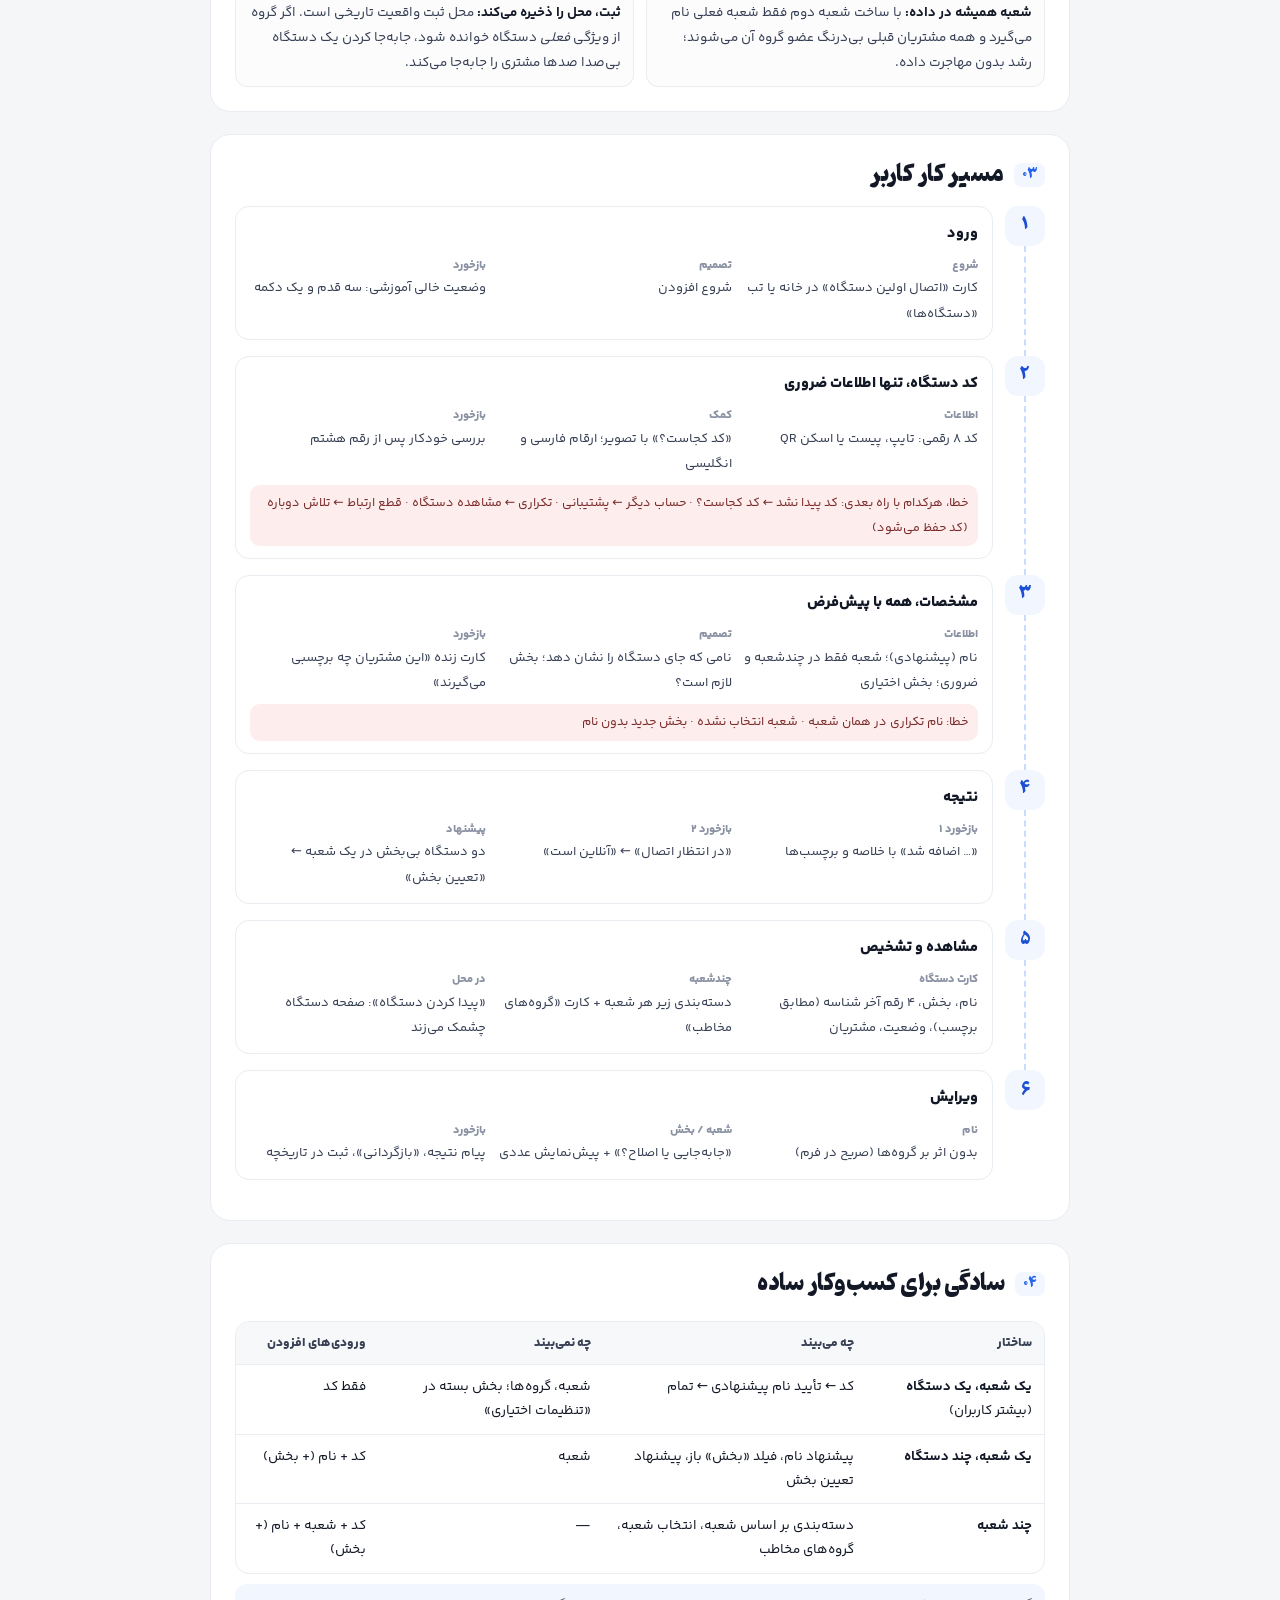
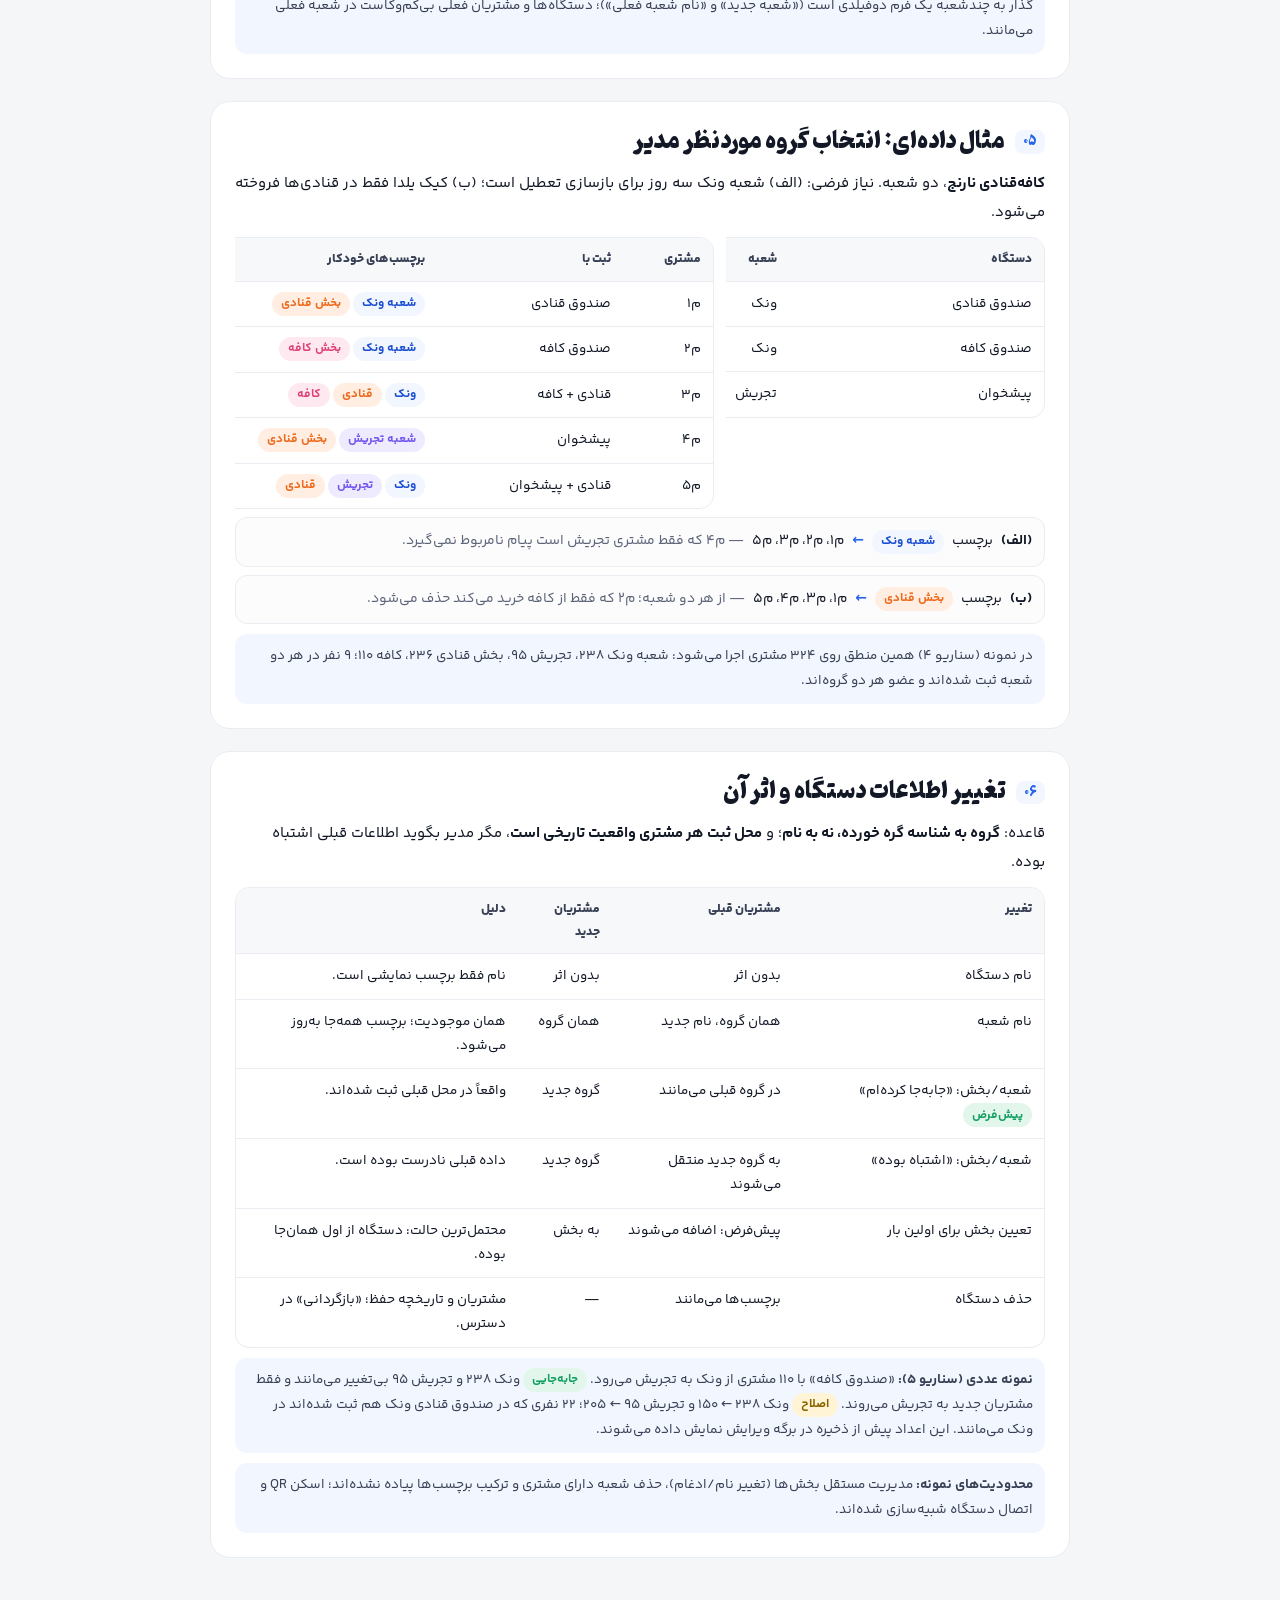
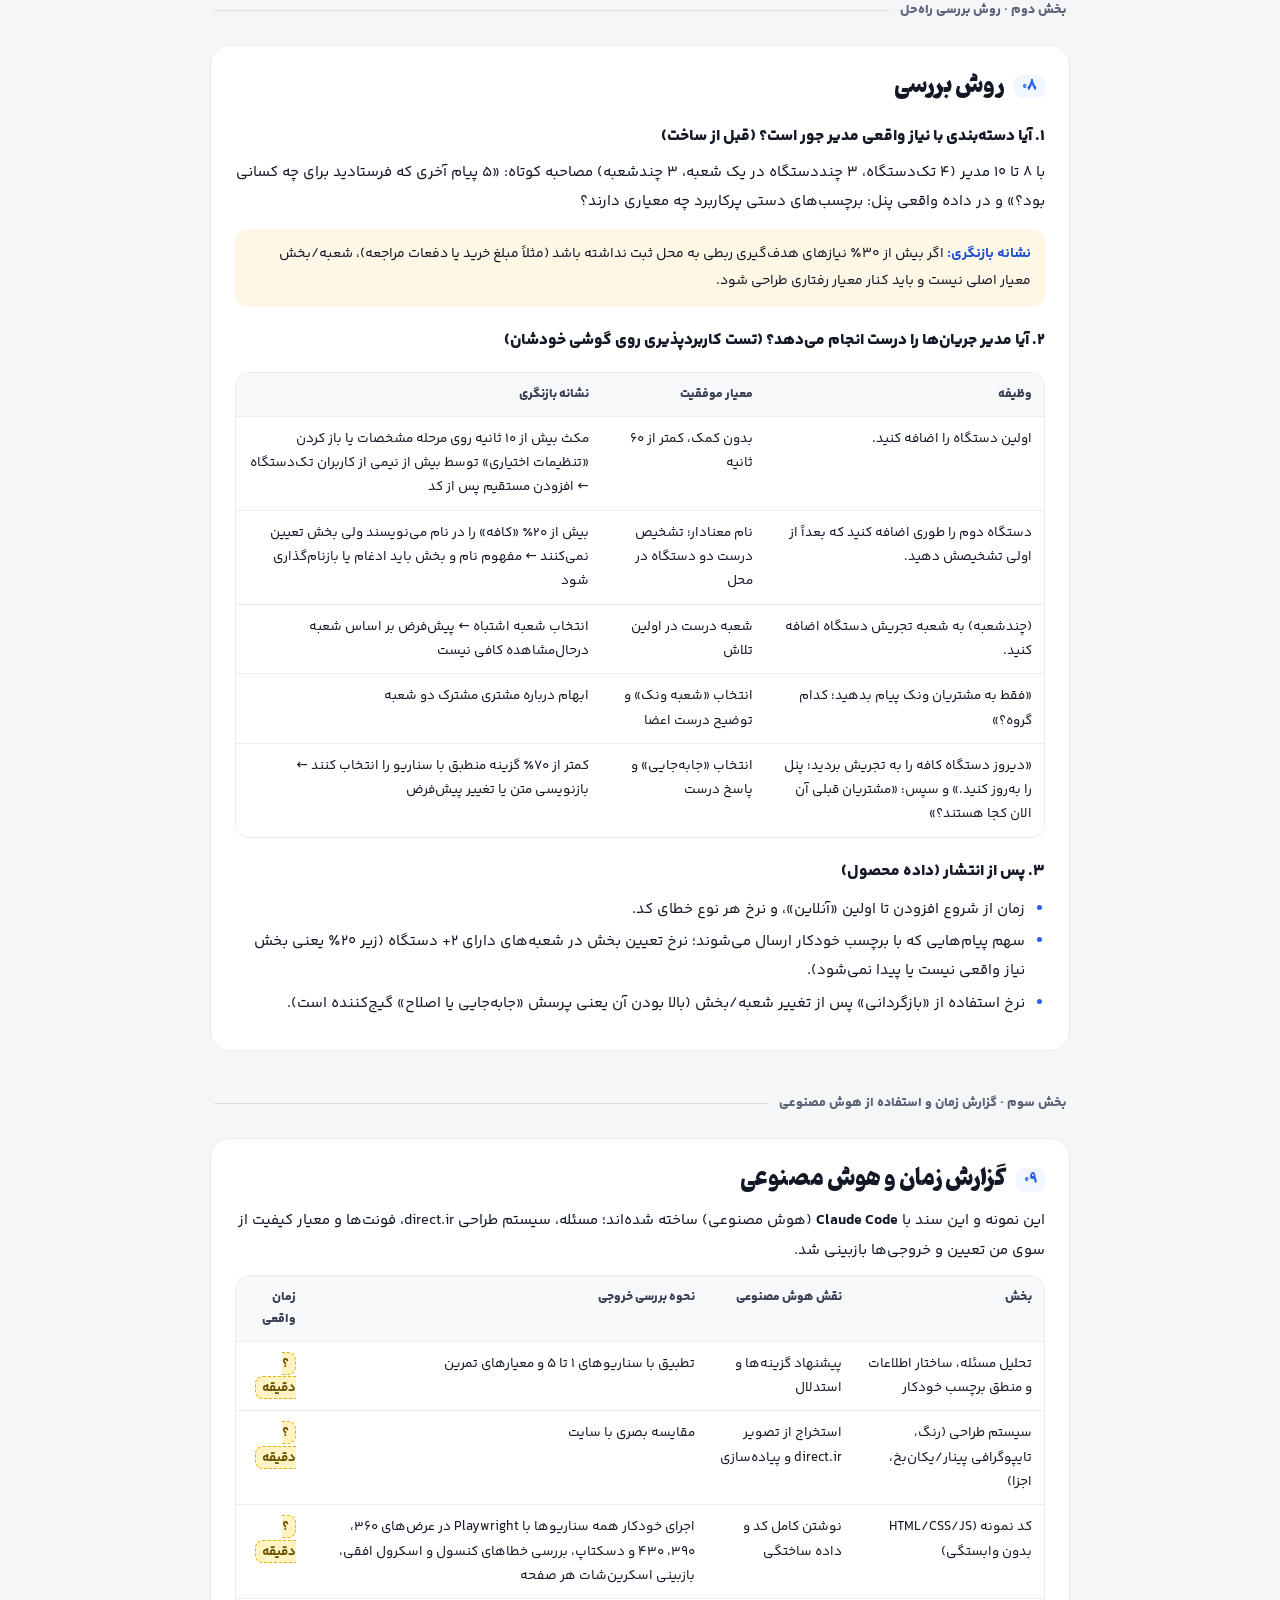
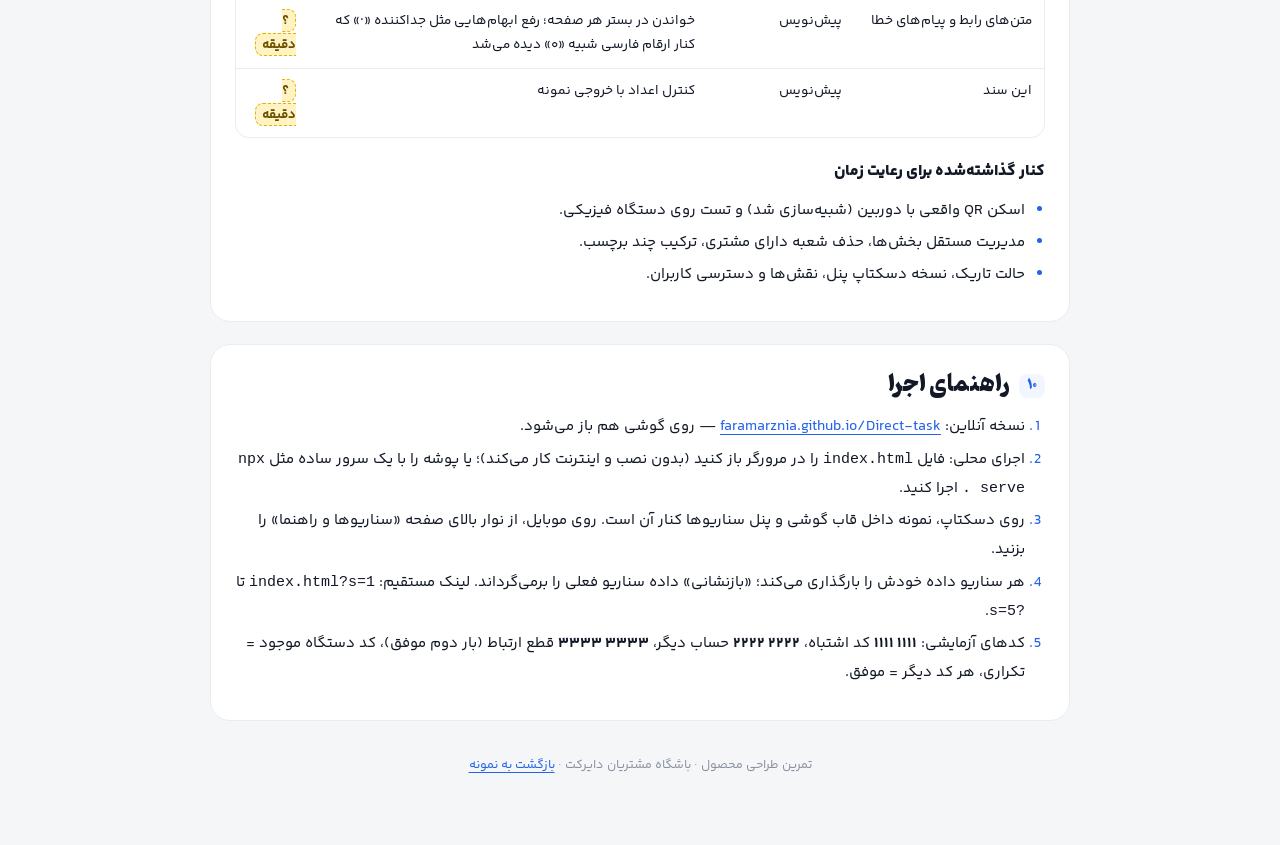
==== commit 4ec64eb5: "Add Pinar and Yekan Bakh fonts and set up GitHub Pages - Commit the woff2 weights the prototype uses" ====
--- a/docs.html
+++ b/docs.html
@@ -350,7 +350,8 @@
   <section id="run">
     <h2><span class="num">۱۰</span>راهنمای اجرا</h2>
     <ol>
-      <li>فایل <code>index.html</code> را در مرورگر باز کنید (بدون نصب و اینترنت کار می‌کند)؛ یا پوشه را با یک سرور ساده مثل <code>npx serve .</code> اجرا کنید.</li>
+      <li>نسخه آنلاین: <a href="https://faramarznia.github.io/Direct-task/">faramarznia.github.io/Direct-task</a> — روی گوشی هم باز می‌شود.</li>
+      <li>اجرای محلی: فایل <code>index.html</code> را در مرورگر باز کنید (بدون نصب و اینترنت کار می‌کند)؛ یا پوشه را با یک سرور ساده مثل <code>npx serve .</code> اجرا کنید.</li>
       <li>روی دسکتاپ، نمونه داخل قاب گوشی و پنل سناریوها کنار آن است. روی موبایل، از نوار بالای صفحه «سناریوها و راهنما» را بزنید.</li>
       <li>هر سناریو داده خودش را بارگذاری می‌کند؛ «بازنشانی» داده سناریو فعلی را برمی‌گرداند. لینک مستقیم: <code>index.html?s=1</code> تا <code>?s=5</code>.</li>
       <li>کدهای آزمایشی: <span class="phone">۱۱۱۱ ۱۱۱۱</span> کد اشتباه، <span class="phone">۲۲۲۲ ۲۲۲۲</span> حساب دیگر، <span class="phone">۳۳۳۳ ۳۳۳۳</span> قطع ارتباط (بار دوم موفق)، کد دستگاه موجود = تکراری، هر کد دیگر = موفق.</li>
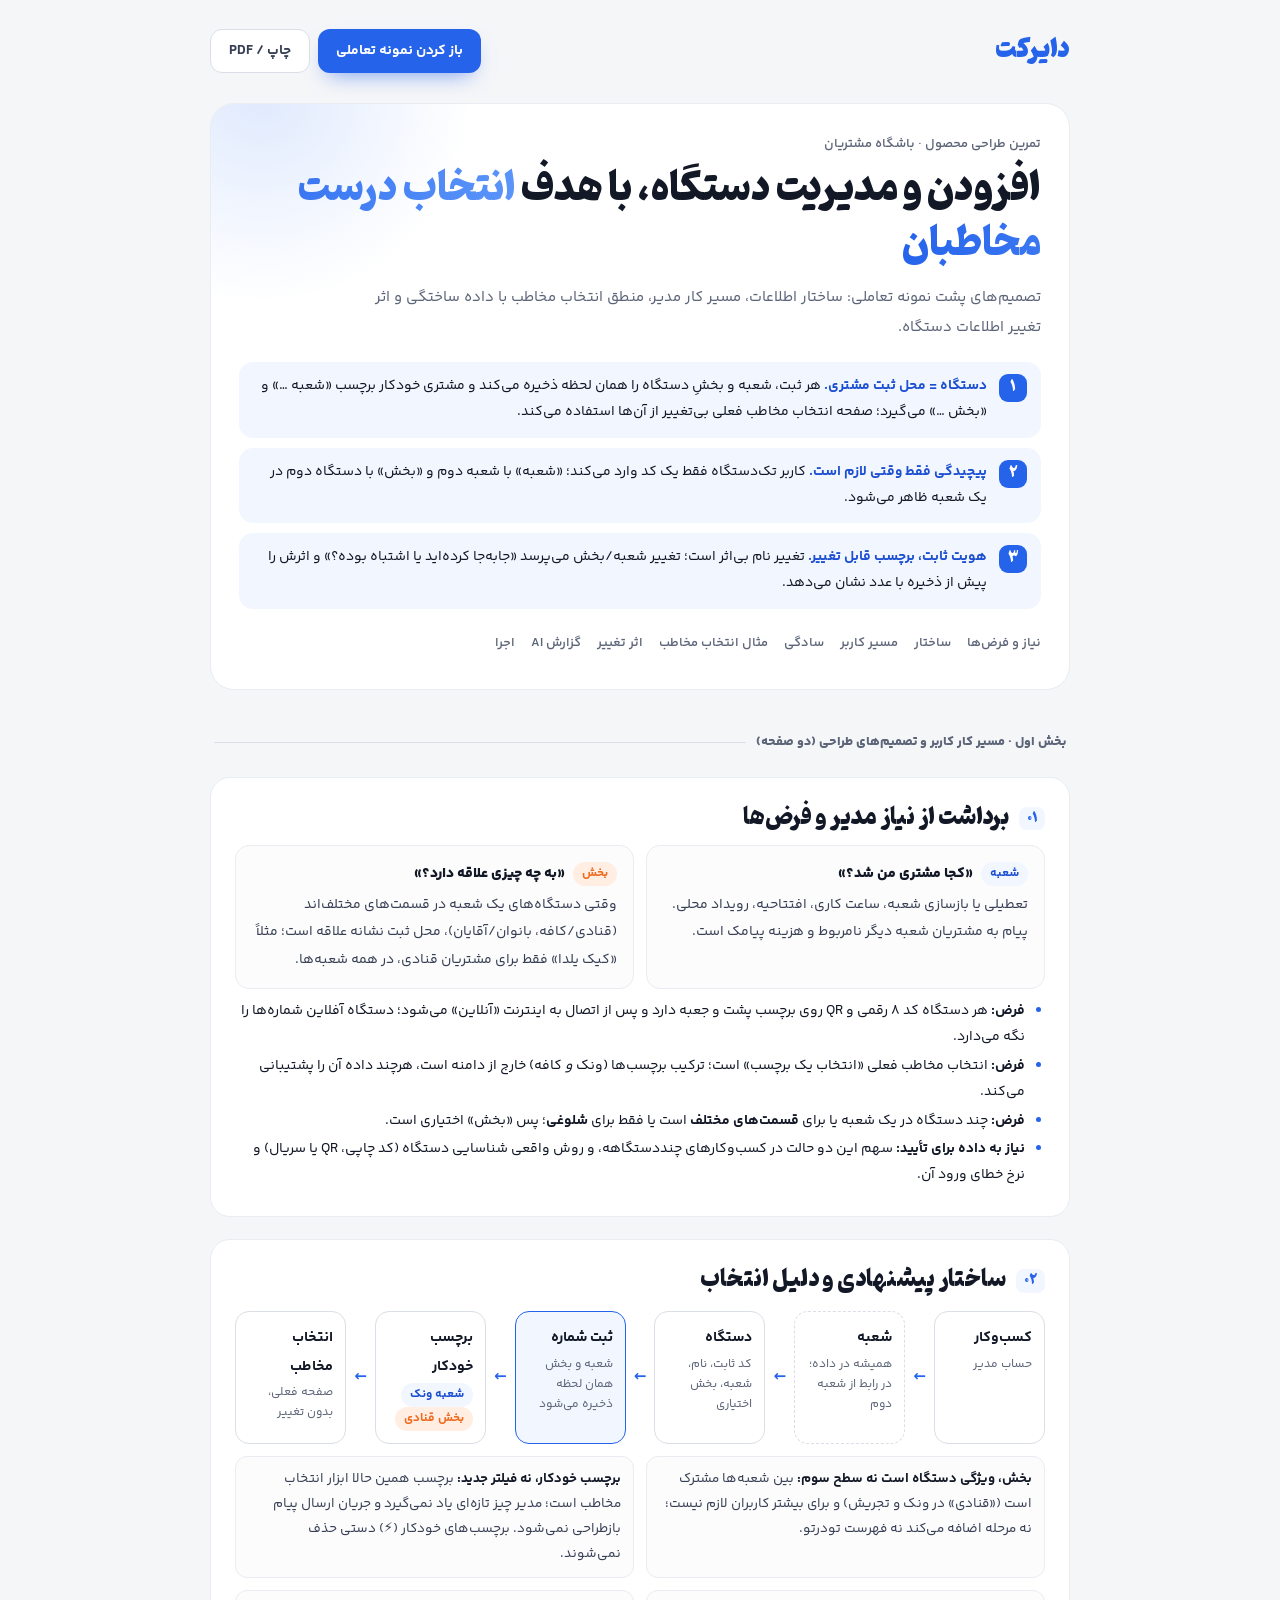
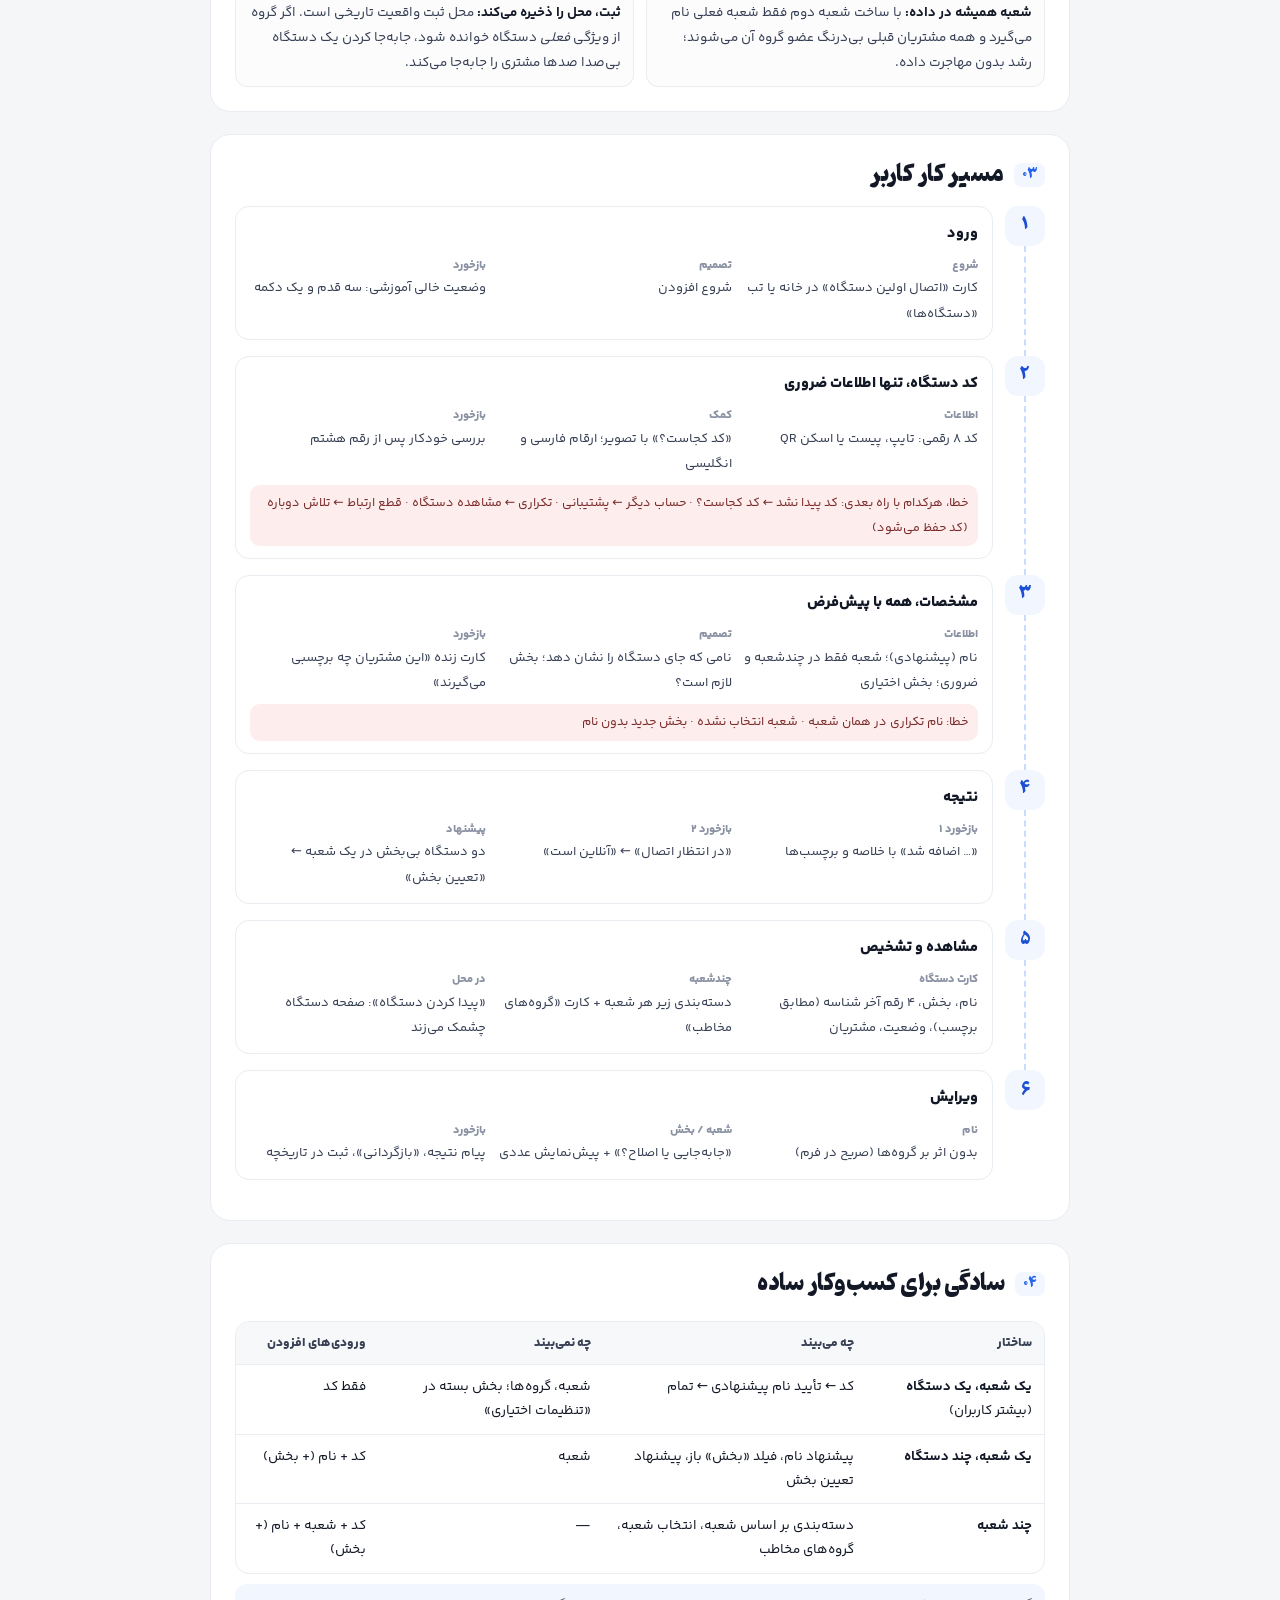
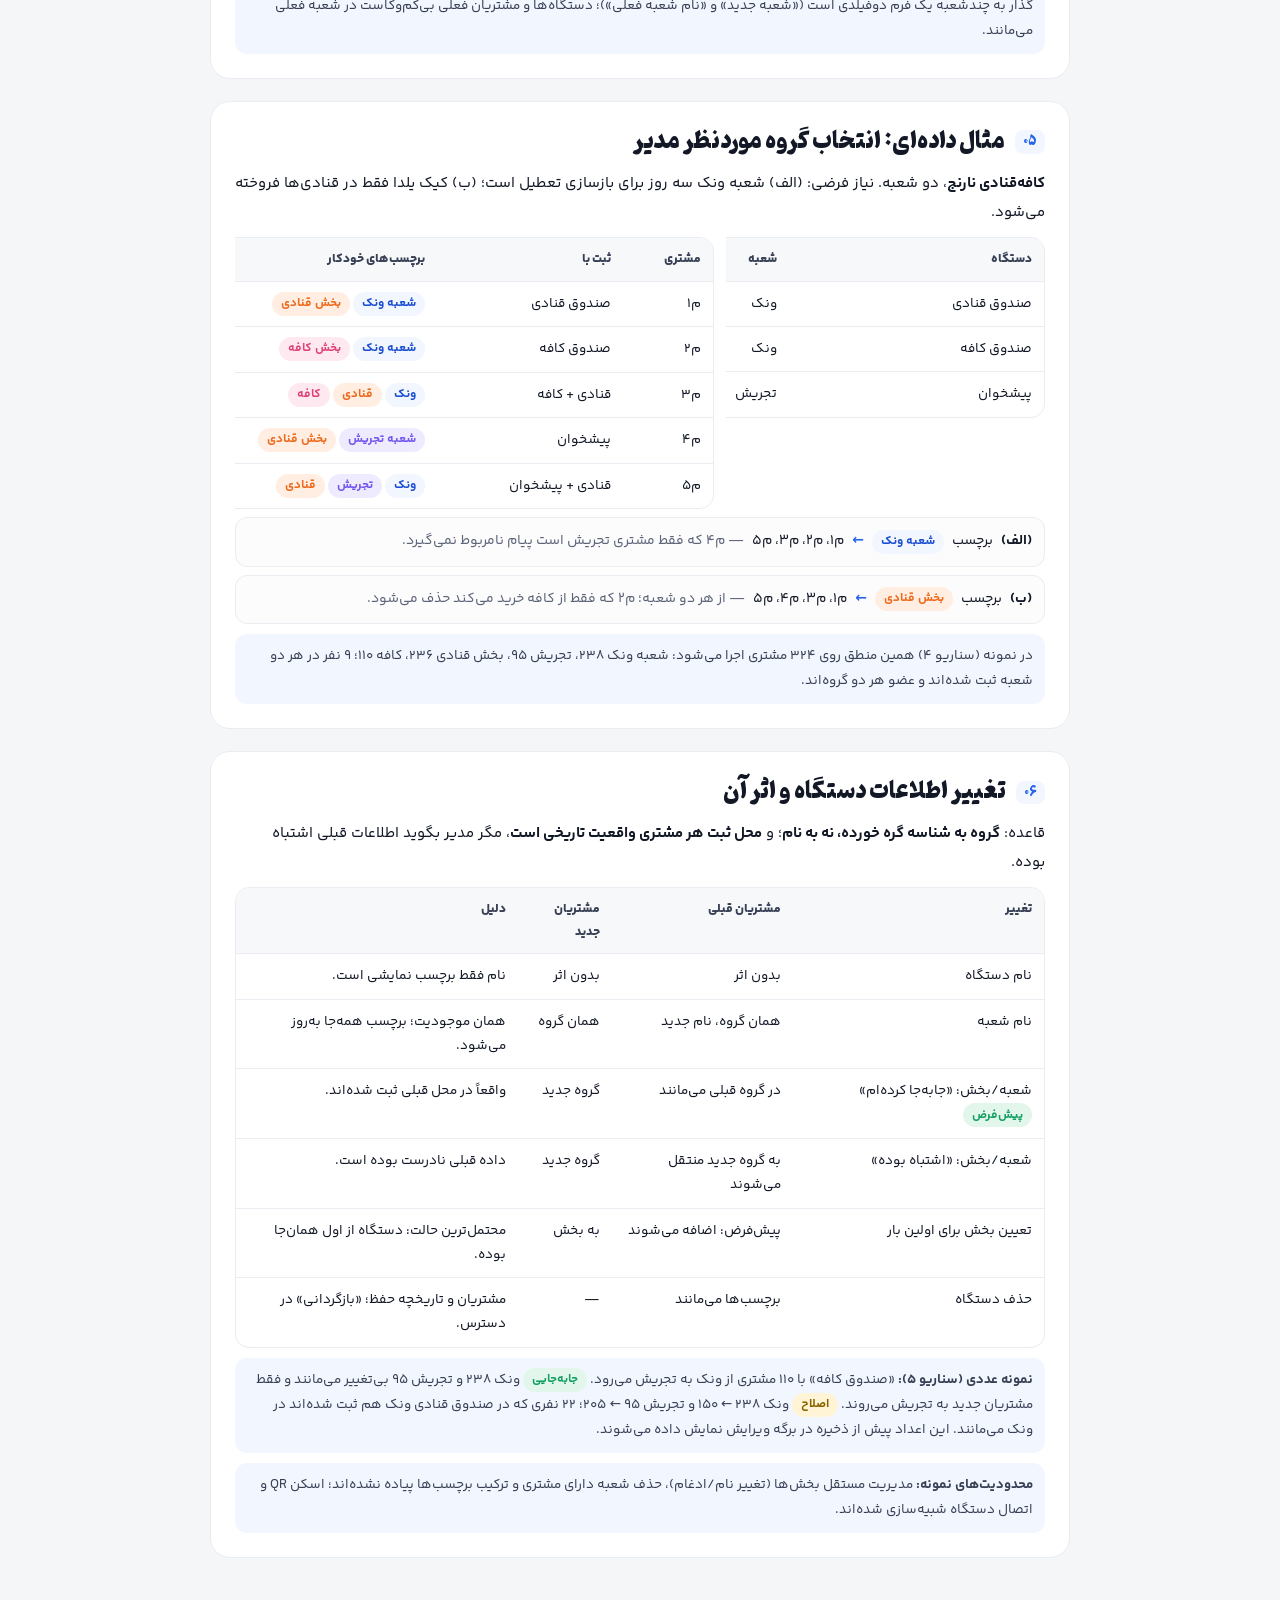
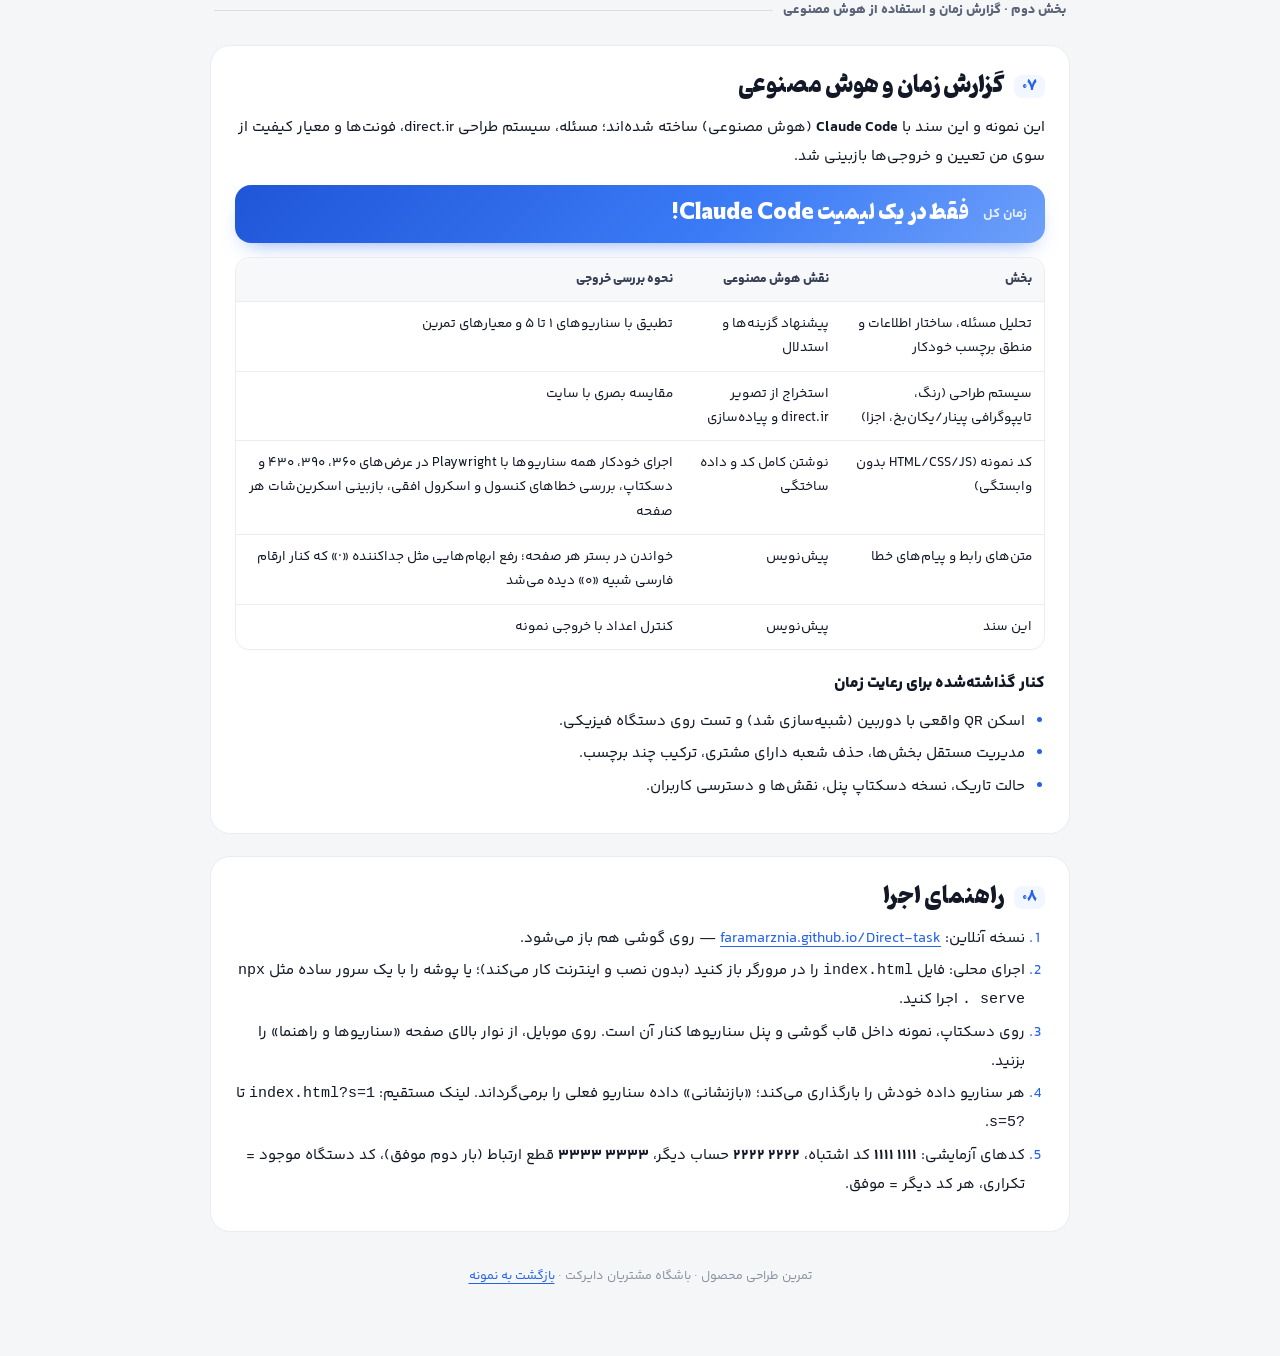
==== commit 089ba88e: "Docs: drop validation-method part and per-item time column - Remove "روش بررسی راه‌حل" (part 2) and " ====
--- a/docs.html
+++ b/docs.html
@@ -101,7 +101,9 @@
     .callout b{color:var(--blue-700)}
     .result{display:flex;flex-wrap:wrap;gap:8px;align-items:center;padding:10px 12px;border-radius:12px;background:#FCFCFD;border:1px solid var(--line);margin-top:8px;font-size:14px}
     .result .arrow{transform:none}
-    .placeholder{background:#FFF3C4;border:1px dashed #E0B400;border-radius:8px;padding:0 6px;font-weight:700;color:#6B5200}
+    .total-time{display:flex;align-items:center;gap:14px;flex-wrap:wrap;margin:14px 0 4px;padding:14px 18px;border-radius:16px;background:linear-gradient(135deg,#1F56D8,#3B7BF6 60%,#6EA0FA);color:#fff;box-shadow:0 10px 22px -12px rgba(37,99,235,.65)}
+    .total-time span{font-size:13px;font-weight:700;opacity:.85}
+    .total-time b{font-family:var(--display);font-weight:800;font-size:20px;line-height:1.5}
     footer{margin-top:32px;color:var(--subtle);font-size:12.5px;text-align:center}
 
     @media print{
@@ -161,7 +163,9 @@
       .jstep,.card,table,.callout,.node,.result,.note{break-inside:avoid}
       #simple{break-inside:avoid}
       h2{break-after:avoid}
-      #validate,#ai,#run{font-size:9pt}
+      #ai,#run{font-size:9pt}
+      .total-time{padding:8px 12px;border-radius:10px;margin:8px 0 2px}
+      .total-time b{font-size:13pt}
       footer{display:none}
     }
   </style>
@@ -187,7 +191,7 @@
     </div>
     <nav class="toc" aria-label="فهرست">
       <a href="#need">نیاز و فرض‌ها</a><a href="#structure">ساختار</a><a href="#journey">مسیر کاربر</a><a href="#simple">سادگی</a>
-      <a href="#audience">مثال انتخاب مخاطب</a><a href="#change">اثر تغییر</a><a href="#validate">روش بررسی</a><a href="#ai">گزارش AI</a><a href="#run">اجرا</a>
+      <a href="#audience">مثال انتخاب مخاطب</a><a href="#change">اثر تغییر</a><a href="#ai">گزارش AI</a><a href="#run">اجرا</a>
     </nav>
   </header>
 
@@ -298,45 +302,20 @@
     <p class="note"><b>محدودیت‌های نمونه:</b> مدیریت مستقل بخش‌ها (تغییر نام/ادغام)، حذف شعبه دارای مشتری و ترکیب برچسب‌ها پیاده نشده‌اند؛ اسکن QR و اتصال دستگاه شبیه‌سازی شده‌اند.</p>
   </section>
 
-  <p class="part">بخش دوم · روش بررسی راه‌حل</p>
-
-  <section id="validate">
-    <h2><span class="num">۰۸</span>روش بررسی</h2>
-    <h3>۱. آیا دسته‌بندی با نیاز واقعی مدیر جور است؟ (قبل از ساخت)</h3>
-    <p>با ۸ تا ۱۰ مدیر (۴ تک‌دستگاه، ۳ چنددستگاه در یک شعبه، ۳ چندشعبه) مصاحبه کوتاه: «۵ پیام آخری که فرستادید برای چه کسانی بود؟» و در داده واقعی پنل: برچسب‌های دستی پرکاربرد چه معیاری دارند؟</p>
-    <p class="callout warn"><b>نشانه بازنگری:</b> اگر بیش از ۳۰٪ نیازهای هدف‌گیری ربطی به محل ثبت نداشته باشد (مثلاً مبلغ خرید یا دفعات مراجعه)، شعبه/بخش معیار اصلی نیست و باید کنار معیار رفتاری طراحی شود.</p>
-    <h3>۲. آیا مدیر جریان‌ها را درست انجام می‌دهد؟ (تست کاربردپذیری روی گوشی خودشان)</h3>
+  <p class="part">بخش دوم · گزارش زمان و استفاده از هوش مصنوعی</p>
+
+  <section id="ai">
+    <h2><span class="num">۰۷</span>گزارش زمان و هوش مصنوعی</h2>
+    <p>این نمونه و این سند با <b>Claude Code</b> (هوش مصنوعی) ساخته شده‌اند؛ مسئله، سیستم طراحی direct.ir، فونت‌ها و معیار کیفیت از سوی من تعیین و خروجی‌ها بازبینی شد.</p>
+    <div class="total-time"><span>زمان کل</span><b>فقط در یک لیمیت Claude Code!</b></div>
     <div class="tbl-scroll"><table>
-      <thead><tr><th>وظیفه</th><th>معیار موفقیت</th><th>نشانه بازنگری</th></tr></thead>
+      <thead><tr><th>بخش</th><th>نقش هوش مصنوعی</th><th>نحوه بررسی خروجی</th></tr></thead>
       <tbody>
-        <tr><td>اولین دستگاه را اضافه کنید.</td><td>بدون کمک، کمتر از ۶۰ ثانیه</td><td>مکث بیش از ۱۰ ثانیه روی مرحله مشخصات یا باز کردن «تنظیمات اختیاری» توسط بیش از نیمی از کاربران تک‌دستگاه ← افزودن مستقیم پس از کد</td></tr>
-        <tr><td>دستگاه دوم را طوری اضافه کنید که بعداً از اولی تشخیصش دهید.</td><td>نام معنادار؛ تشخیص درست دو دستگاه در محل</td><td>بیش از ۲۰٪ «کافه» را در نام می‌نویسند ولی بخش تعیین نمی‌کنند ← مفهوم نام و بخش باید ادغام یا بازنام‌گذاری شود</td></tr>
-        <tr><td>(چندشعبه) به شعبه تجریش دستگاه اضافه کنید.</td><td>شعبه درست در اولین تلاش</td><td>انتخاب شعبه اشتباه ← پیش‌فرض بر اساس شعبه درحال‌مشاهده کافی نیست</td></tr>
-        <tr><td>«فقط به مشتریان ونک پیام بدهید؛ کدام گروه؟»</td><td>انتخاب «شعبه ونک» و توضیح درست اعضا</td><td>ابهام درباره مشتری مشترک دو شعبه</td></tr>
-        <tr><td>«دیروز دستگاه کافه را به تجریش بردید؛ پنل را به‌روز کنید.» و سپس: «مشتریان قبلی آن الان کجا هستند؟»</td><td>انتخاب «جابه‌جایی» و پاسخ درست</td><td>کمتر از ۷۰٪ گزینه منطبق با سناریو را انتخاب کنند ← بازنویسی متن یا تغییر پیش‌فرض</td></tr>
-      </tbody>
-    </table></div>
-    <h3>۳. پس از انتشار (داده محصول)</h3>
-    <ul>
-      <li>زمان از شروع افزودن تا اولین «آنلاین»، و نرخ هر نوع خطای کد.</li>
-      <li>سهم پیام‌هایی که با برچسب خودکار ارسال می‌شوند؛ نرخ تعیین بخش در شعبه‌های دارای ۲+ دستگاه (زیر ۲۰٪ یعنی بخش نیاز واقعی نیست یا پیدا نمی‌شود).</li>
-      <li>نرخ استفاده از «بازگردانی» پس از تغییر شعبه/بخش (بالا بودن آن یعنی پرسش «جابه‌جایی یا اصلاح» گیج‌کننده است).</li>
-    </ul>
-  </section>
-
-  <p class="part">بخش سوم · گزارش زمان و استفاده از هوش مصنوعی</p>
-
-  <section id="ai">
-    <h2><span class="num">۰۹</span>گزارش زمان و هوش مصنوعی</h2>
-    <p>این نمونه و این سند با <b>Claude Code</b> (هوش مصنوعی) ساخته شده‌اند؛ مسئله، سیستم طراحی direct.ir، فونت‌ها و معیار کیفیت از سوی من تعیین و خروجی‌ها بازبینی شد.</p>
-    <div class="tbl-scroll"><table>
-      <thead><tr><th>بخش</th><th>نقش هوش مصنوعی</th><th>نحوه بررسی خروجی</th><th>زمان واقعی</th></tr></thead>
-      <tbody>
-        <tr><td>تحلیل مسئله، ساختار اطلاعات و منطق برچسب خودکار</td><td>پیشنهاد گزینه‌ها و استدلال</td><td>تطبیق با سناریوهای ۱ تا ۵ و معیارهای تمرین</td><td><span class="placeholder">؟ دقیقه</span></td></tr>
-        <tr><td>سیستم طراحی (رنگ، تایپوگرافی پینار/یکان‌بخ، اجزا)</td><td>استخراج از تصویر direct.ir و پیاده‌سازی</td><td>مقایسه بصری با سایت</td><td><span class="placeholder">؟ دقیقه</span></td></tr>
-        <tr><td>کد نمونه (HTML/CSS/JS بدون وابستگی)</td><td>نوشتن کامل کد و داده ساختگی</td><td>اجرای خودکار همه سناریوها با Playwright در عرض‌های ۳۶۰، ۳۹۰، ۴۳۰ و دسکتاپ، بررسی خطاهای کنسول و اسکرول افقی، بازبینی اسکرین‌شات هر صفحه</td><td><span class="placeholder">؟ دقیقه</span></td></tr>
-        <tr><td>متن‌های رابط و پیام‌های خطا</td><td>پیش‌نویس</td><td>خواندن در بستر هر صفحه؛ رفع ابهام‌هایی مثل جداکننده «·» که کنار ارقام فارسی شبیه «۰» دیده می‌شد</td><td><span class="placeholder">؟ دقیقه</span></td></tr>
-        <tr><td>این سند</td><td>پیش‌نویس</td><td>کنترل اعداد با خروجی نمونه</td><td><span class="placeholder">؟ دقیقه</span></td></tr>
+        <tr><td>تحلیل مسئله، ساختار اطلاعات و منطق برچسب خودکار</td><td>پیشنهاد گزینه‌ها و استدلال</td><td>تطبیق با سناریوهای ۱ تا ۵ و معیارهای تمرین</td></tr>
+        <tr><td>سیستم طراحی (رنگ، تایپوگرافی پینار/یکان‌بخ، اجزا)</td><td>استخراج از تصویر direct.ir و پیاده‌سازی</td><td>مقایسه بصری با سایت</td></tr>
+        <tr><td>کد نمونه (HTML/CSS/JS بدون وابستگی)</td><td>نوشتن کامل کد و داده ساختگی</td><td>اجرای خودکار همه سناریوها با Playwright در عرض‌های ۳۶۰، ۳۹۰، ۴۳۰ و دسکتاپ، بررسی خطاهای کنسول و اسکرول افقی، بازبینی اسکرین‌شات هر صفحه</td></tr>
+        <tr><td>متن‌های رابط و پیام‌های خطا</td><td>پیش‌نویس</td><td>خواندن در بستر هر صفحه؛ رفع ابهام‌هایی مثل جداکننده «·» که کنار ارقام فارسی شبیه «۰» دیده می‌شد</td></tr>
+        <tr><td>این سند</td><td>پیش‌نویس</td><td>کنترل اعداد با خروجی نمونه</td></tr>
       </tbody>
     </table></div>
     <h3>کنار گذاشته‌شده برای رعایت زمان</h3>
@@ -348,7 +327,7 @@
   </section>
 
   <section id="run">
-    <h2><span class="num">۱۰</span>راهنمای اجرا</h2>
+    <h2><span class="num">۰۸</span>راهنمای اجرا</h2>
     <ol>
       <li>نسخه آنلاین: <a href="https://faramarznia.github.io/Direct-task/">faramarznia.github.io/Direct-task</a> — روی گوشی هم باز می‌شود.</li>
       <li>اجرای محلی: فایل <code>index.html</code> را در مرورگر باز کنید (بدون نصب و اینترنت کار می‌کند)؛ یا پوشه را با یک سرور ساده مثل <code>npx serve .</code> اجرا کنید.</li>
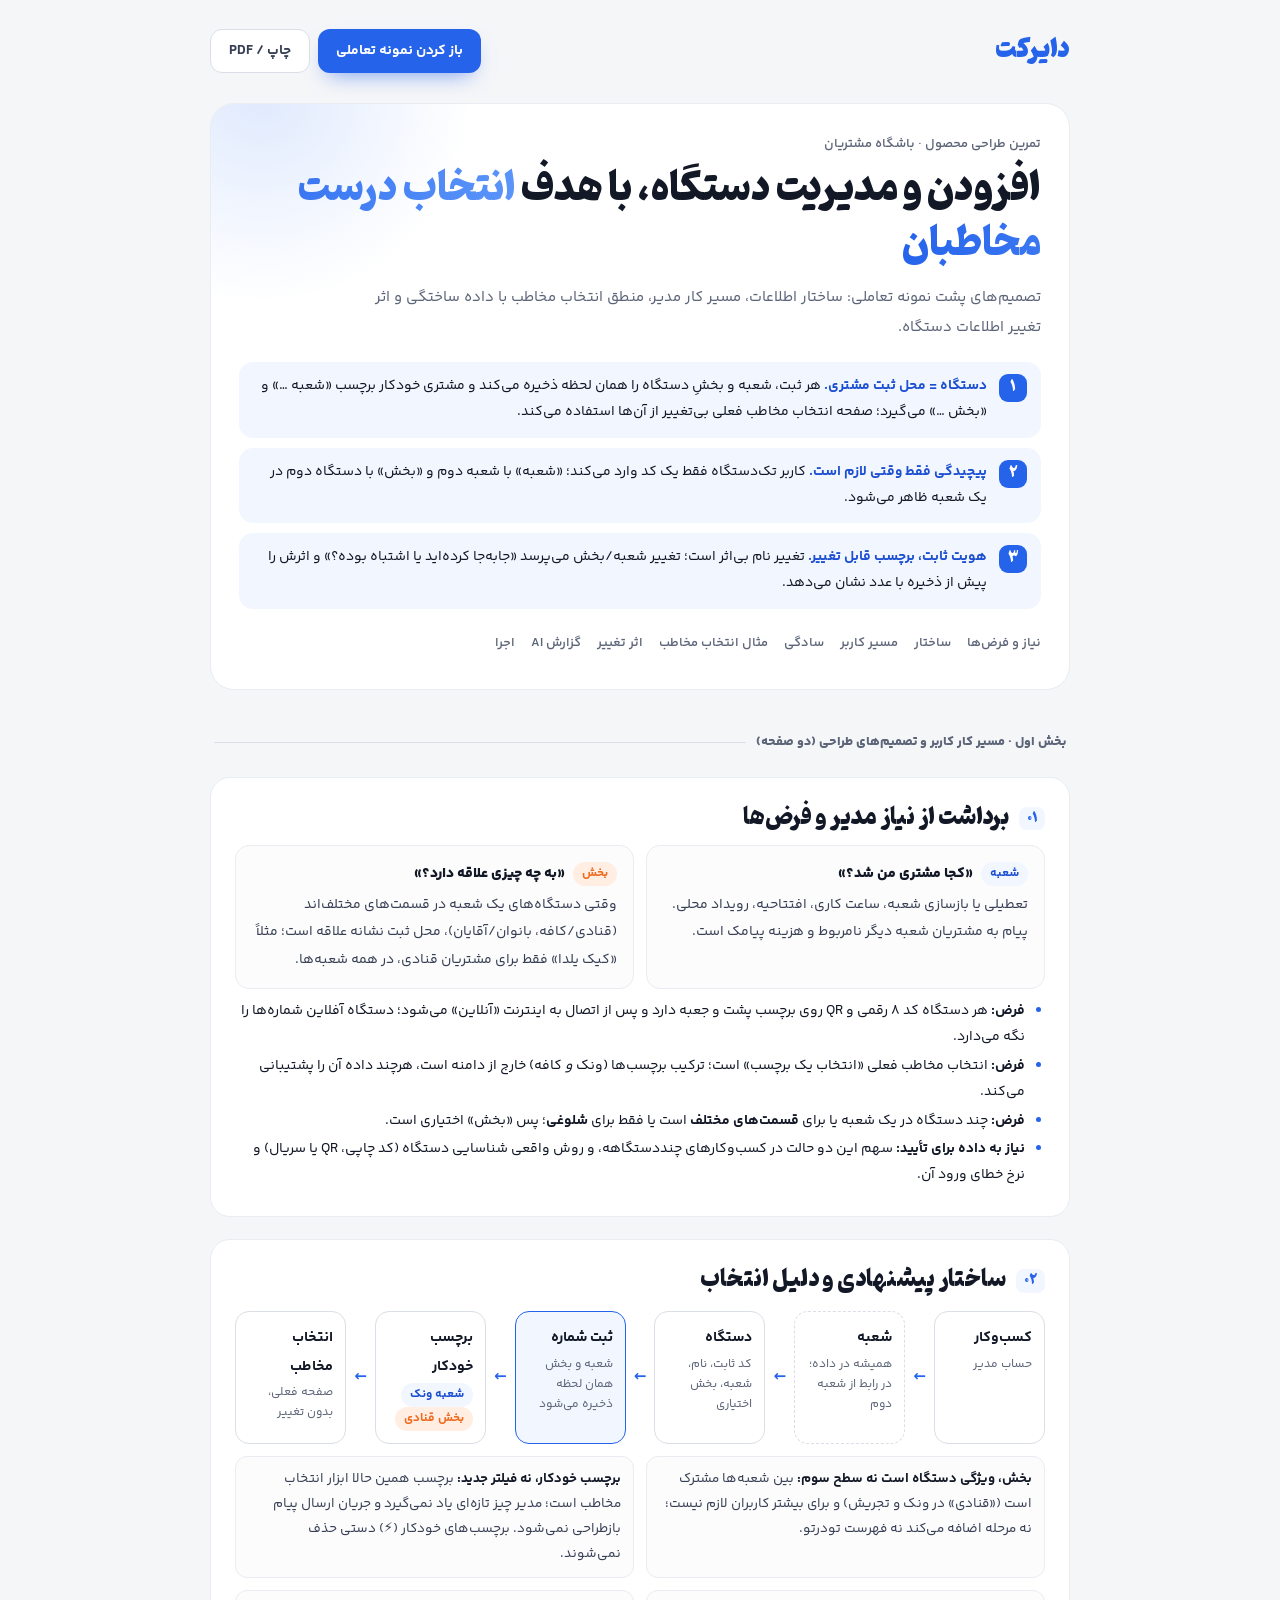
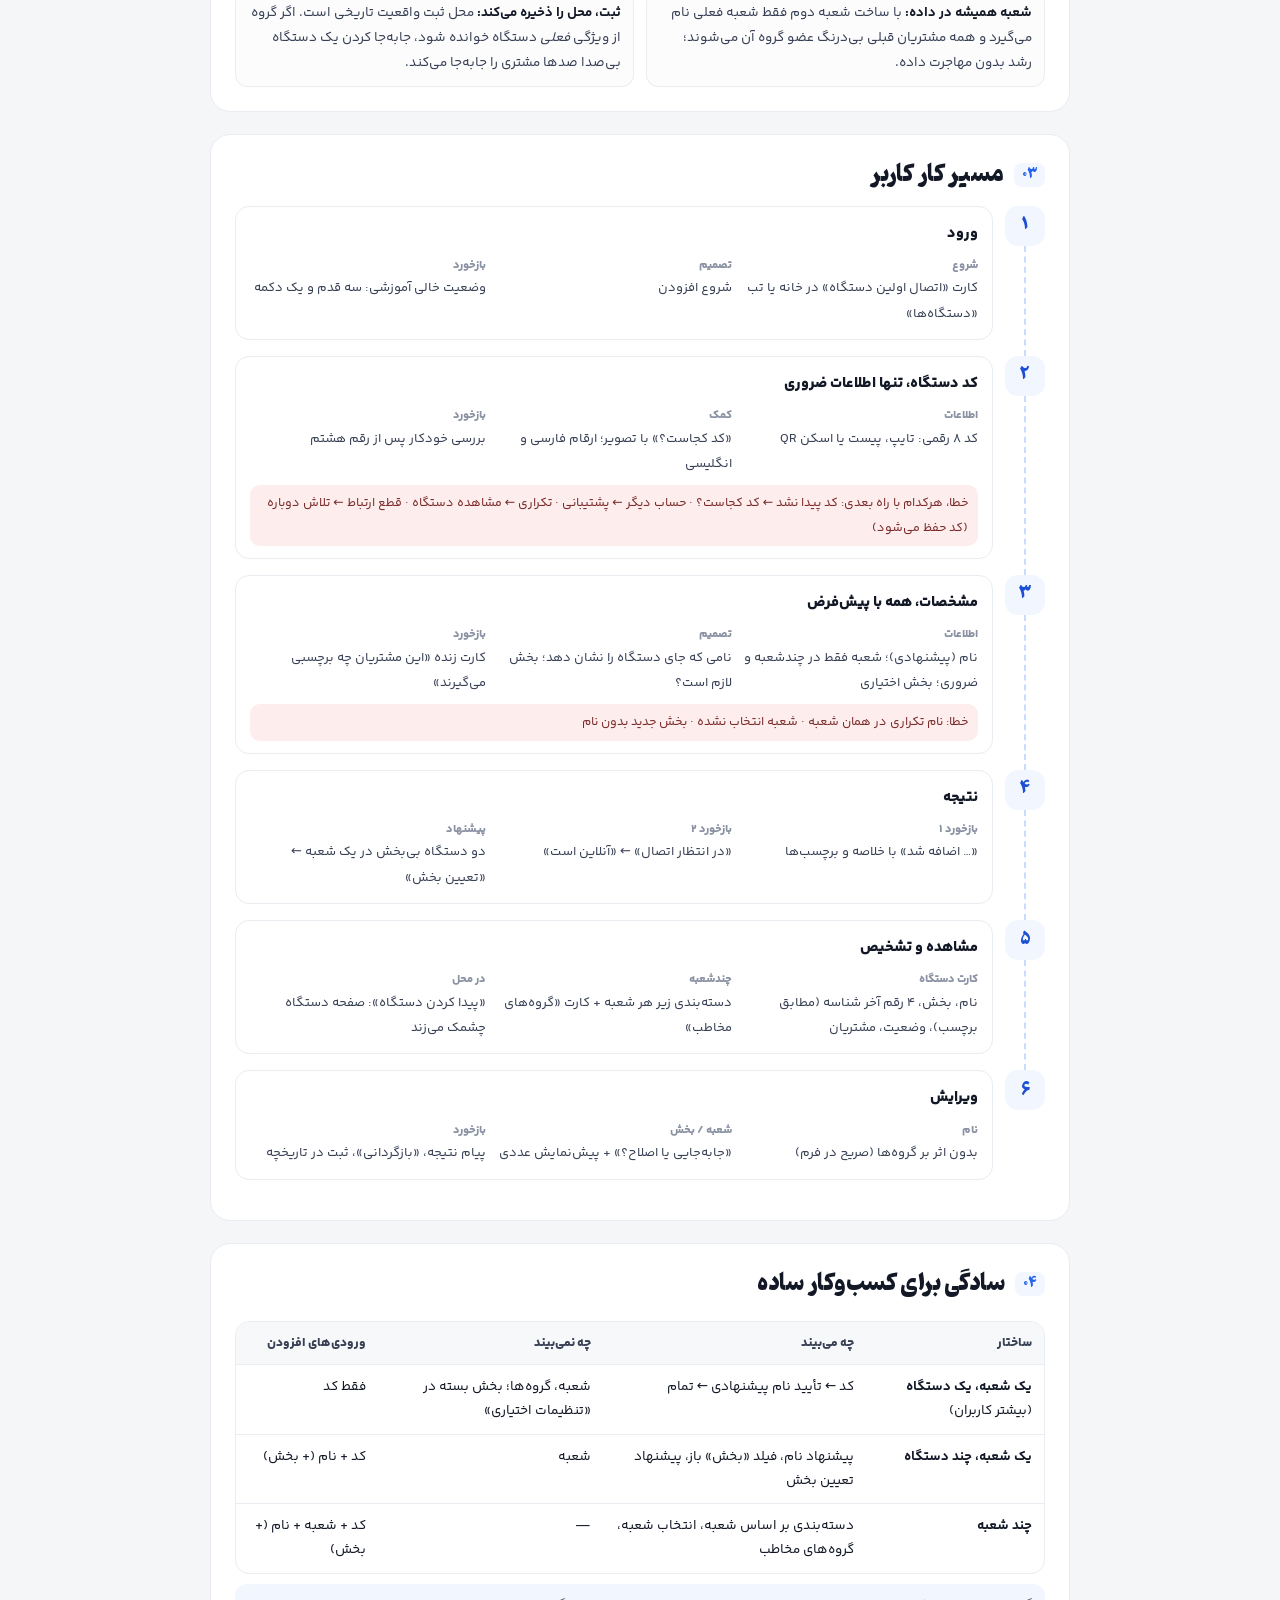
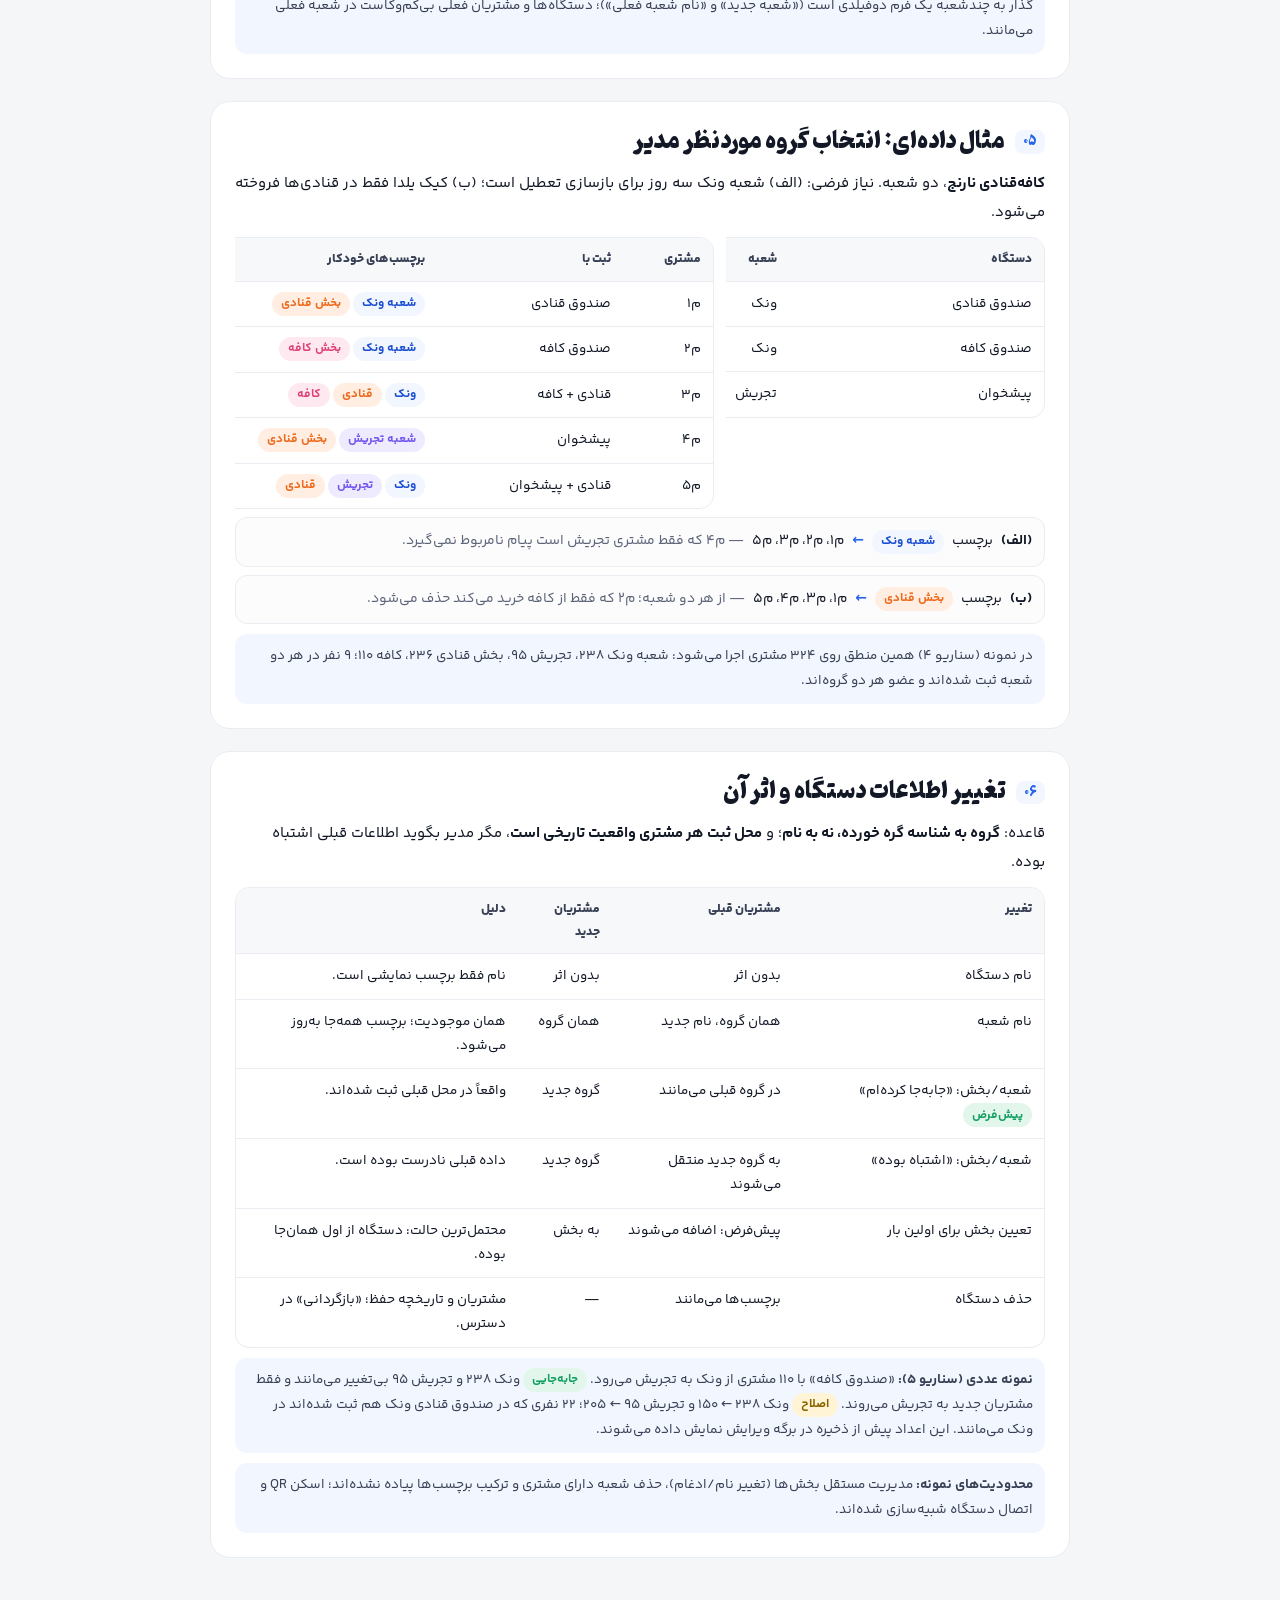
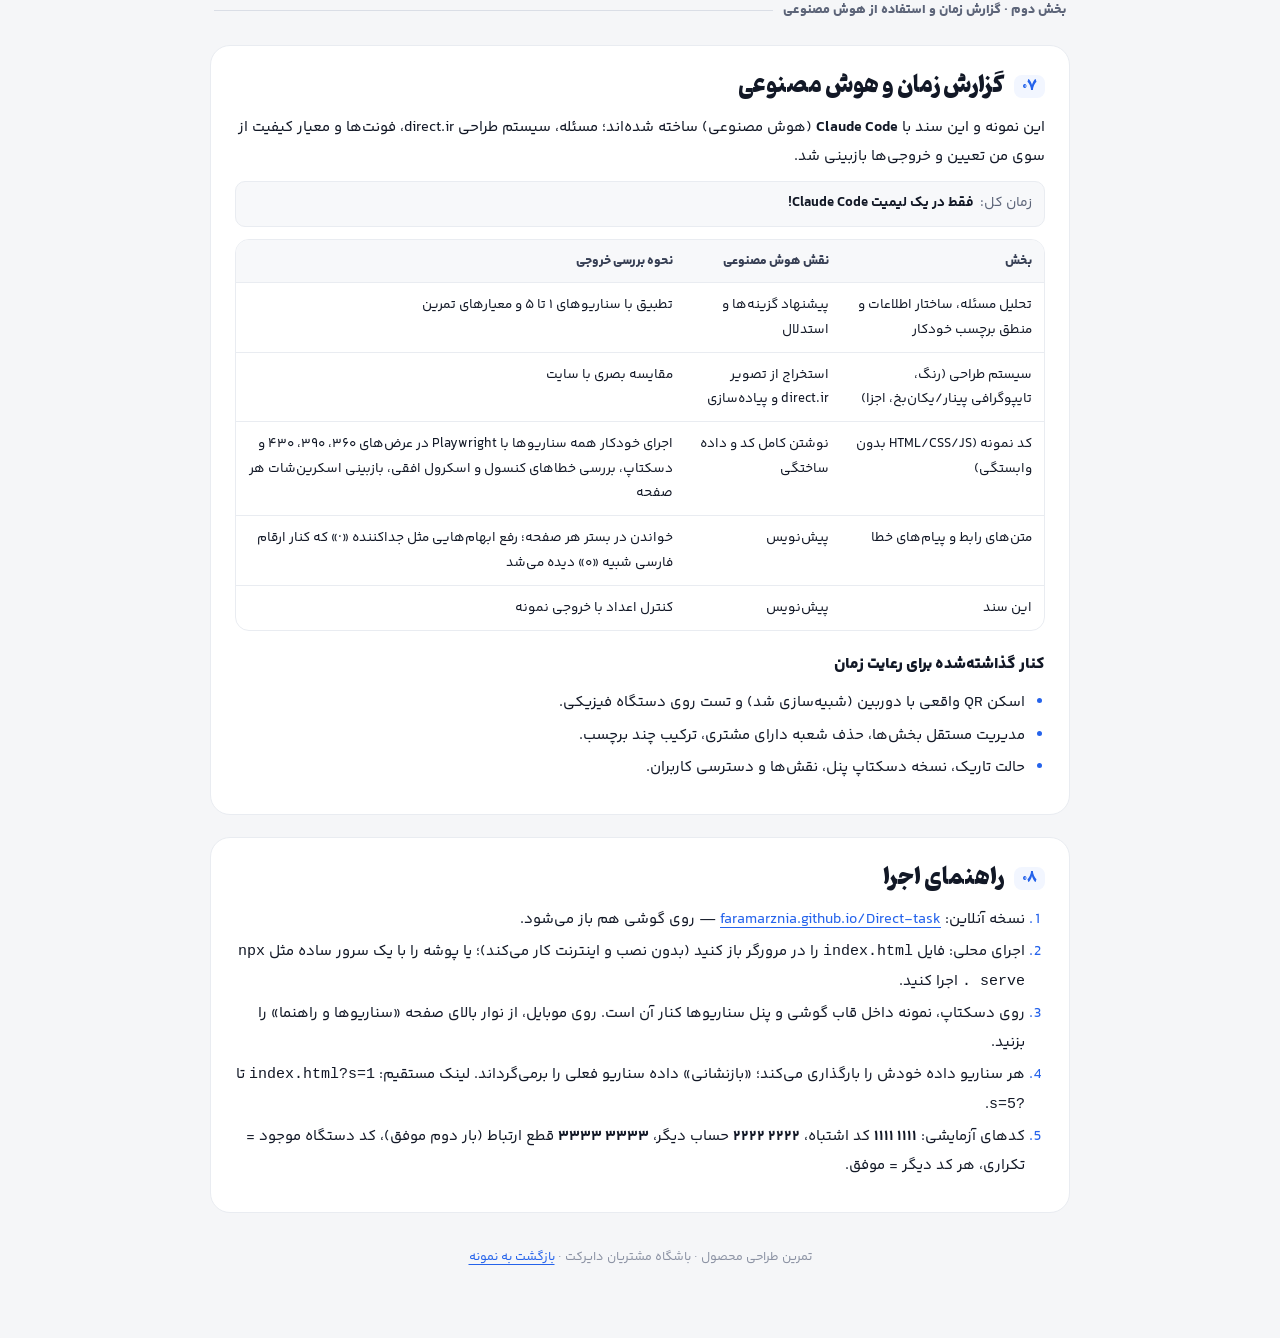
==== commit f7e67e7a: "Docs: make the total-time line subtle Replace the blue gradient card with a neutral one-line row tha" ====
--- a/docs.html
+++ b/docs.html
@@ -101,9 +101,9 @@
     .callout b{color:var(--blue-700)}
     .result{display:flex;flex-wrap:wrap;gap:8px;align-items:center;padding:10px 12px;border-radius:12px;background:#FCFCFD;border:1px solid var(--line);margin-top:8px;font-size:14px}
     .result .arrow{transform:none}
-    .total-time{display:flex;align-items:center;gap:14px;flex-wrap:wrap;margin:14px 0 4px;padding:14px 18px;border-radius:16px;background:linear-gradient(135deg,#1F56D8,#3B7BF6 60%,#6EA0FA);color:#fff;box-shadow:0 10px 22px -12px rgba(37,99,235,.65)}
-    .total-time span{font-size:13px;font-weight:700;opacity:.85}
-    .total-time b{font-family:var(--display);font-weight:800;font-size:20px;line-height:1.5}
+    .total-time{margin:10px 0 2px;padding:8px 12px;border-radius:10px;background:#F7F8FA;border:1px solid var(--line);font-size:14px;color:var(--ink-700)}
+    .total-time span{color:var(--muted);margin-left:6px}
+    .total-time b{font-weight:700;color:var(--ink)}
     footer{margin-top:32px;color:var(--subtle);font-size:12.5px;text-align:center}
 
     @media print{
@@ -164,8 +164,7 @@
       #simple{break-inside:avoid}
       h2{break-after:avoid}
       #ai,#run{font-size:9pt}
-      .total-time{padding:8px 12px;border-radius:10px;margin:8px 0 2px}
-      .total-time b{font-size:13pt}
+      .total-time{padding:4px 8px;border-radius:6px;margin:6px 0 2px;font-size:9pt}
       footer{display:none}
     }
   </style>
@@ -307,7 +306,7 @@
   <section id="ai">
     <h2><span class="num">۰۷</span>گزارش زمان و هوش مصنوعی</h2>
     <p>این نمونه و این سند با <b>Claude Code</b> (هوش مصنوعی) ساخته شده‌اند؛ مسئله، سیستم طراحی direct.ir، فونت‌ها و معیار کیفیت از سوی من تعیین و خروجی‌ها بازبینی شد.</p>
-    <div class="total-time"><span>زمان کل</span><b>فقط در یک لیمیت Claude Code!</b></div>
+    <p class="total-time"><span>زمان کل:</span><b>فقط در یک لیمیت Claude Code!</b></p>
     <div class="tbl-scroll"><table>
       <thead><tr><th>بخش</th><th>نقش هوش مصنوعی</th><th>نحوه بررسی خروجی</th></tr></thead>
       <tbody>
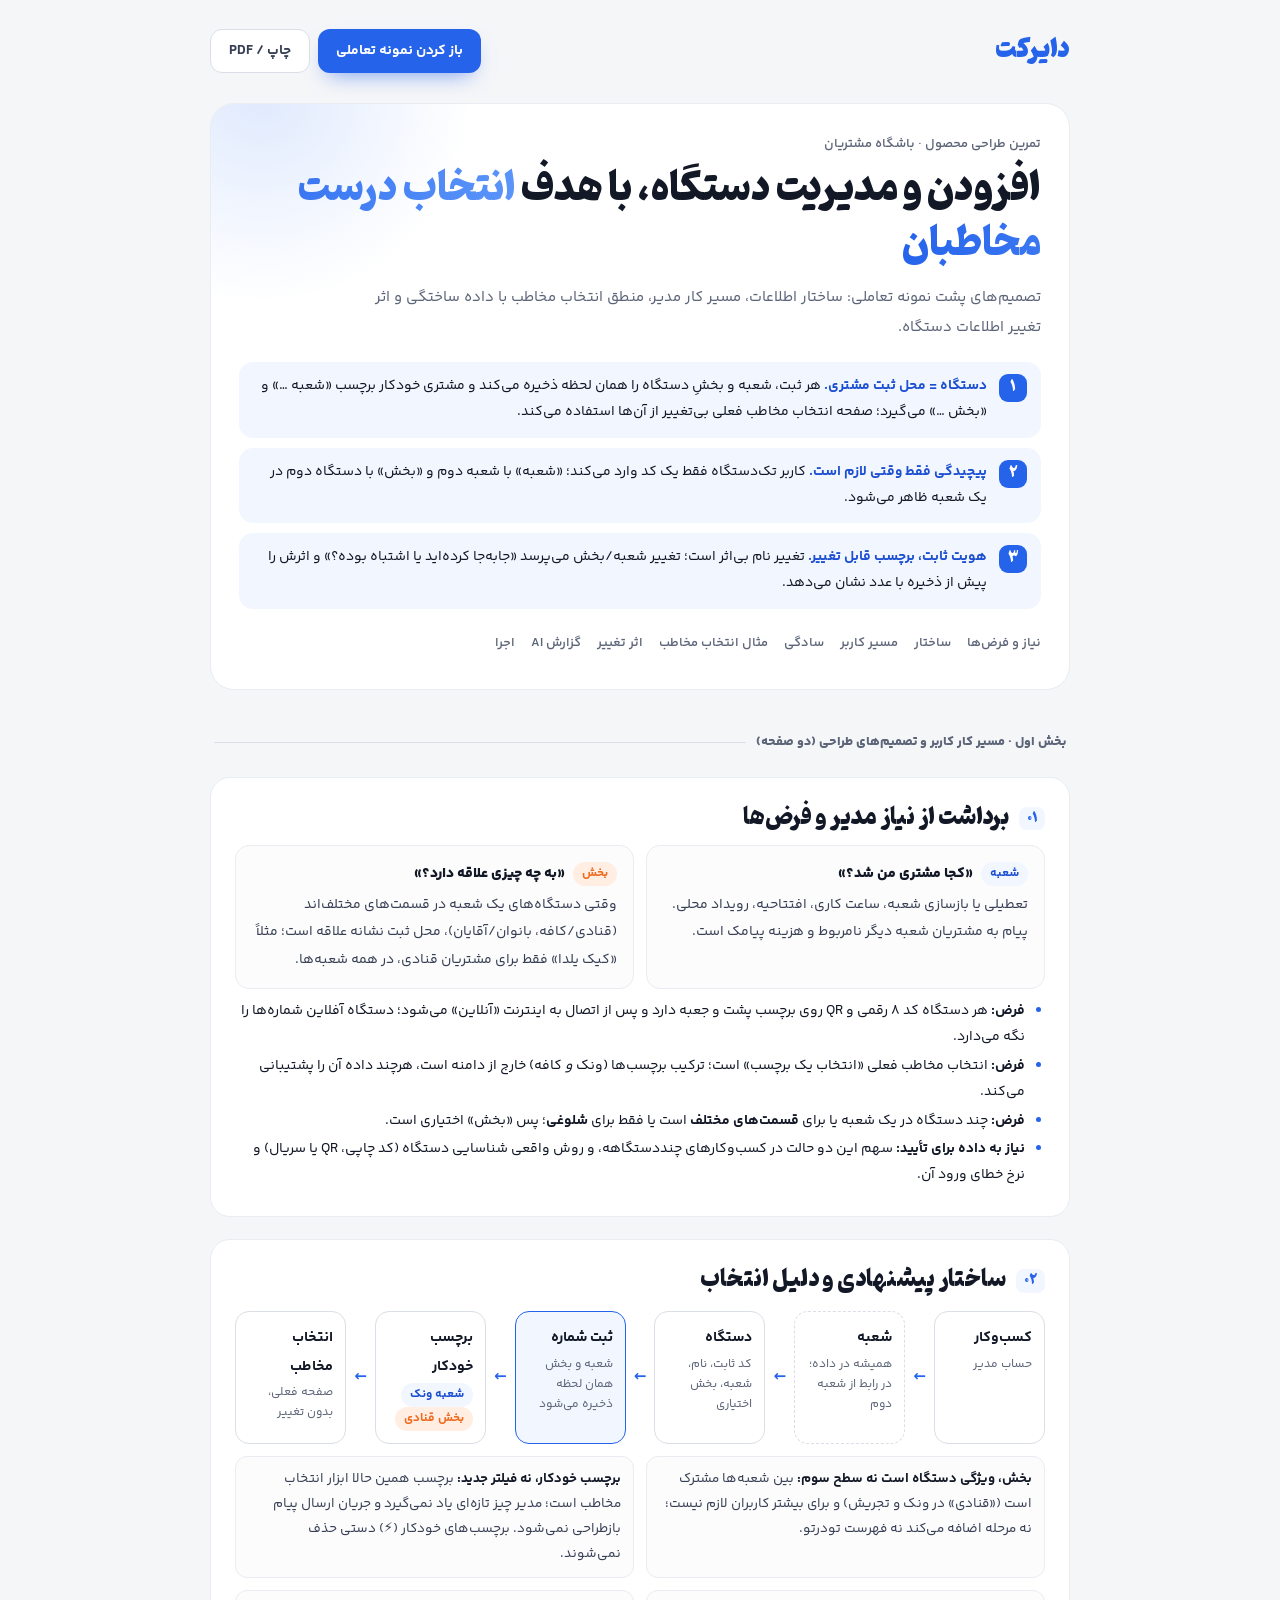
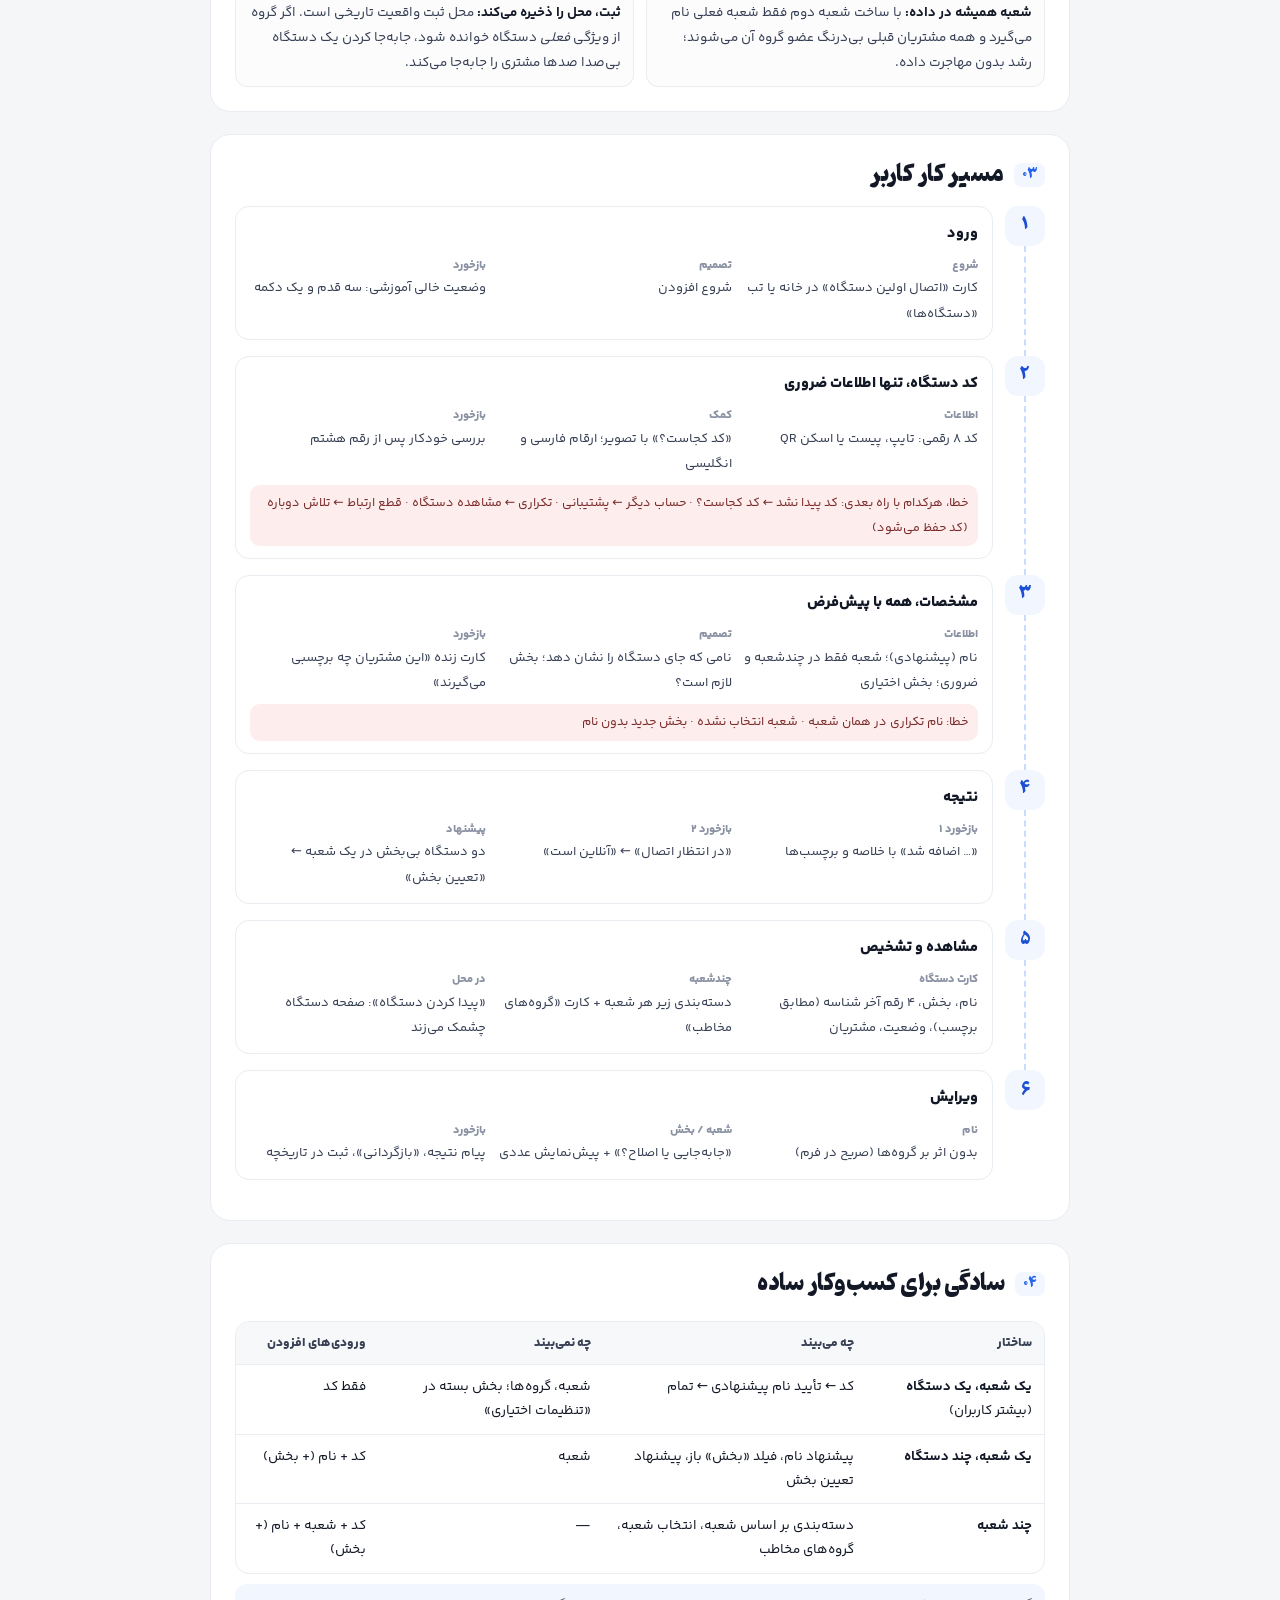
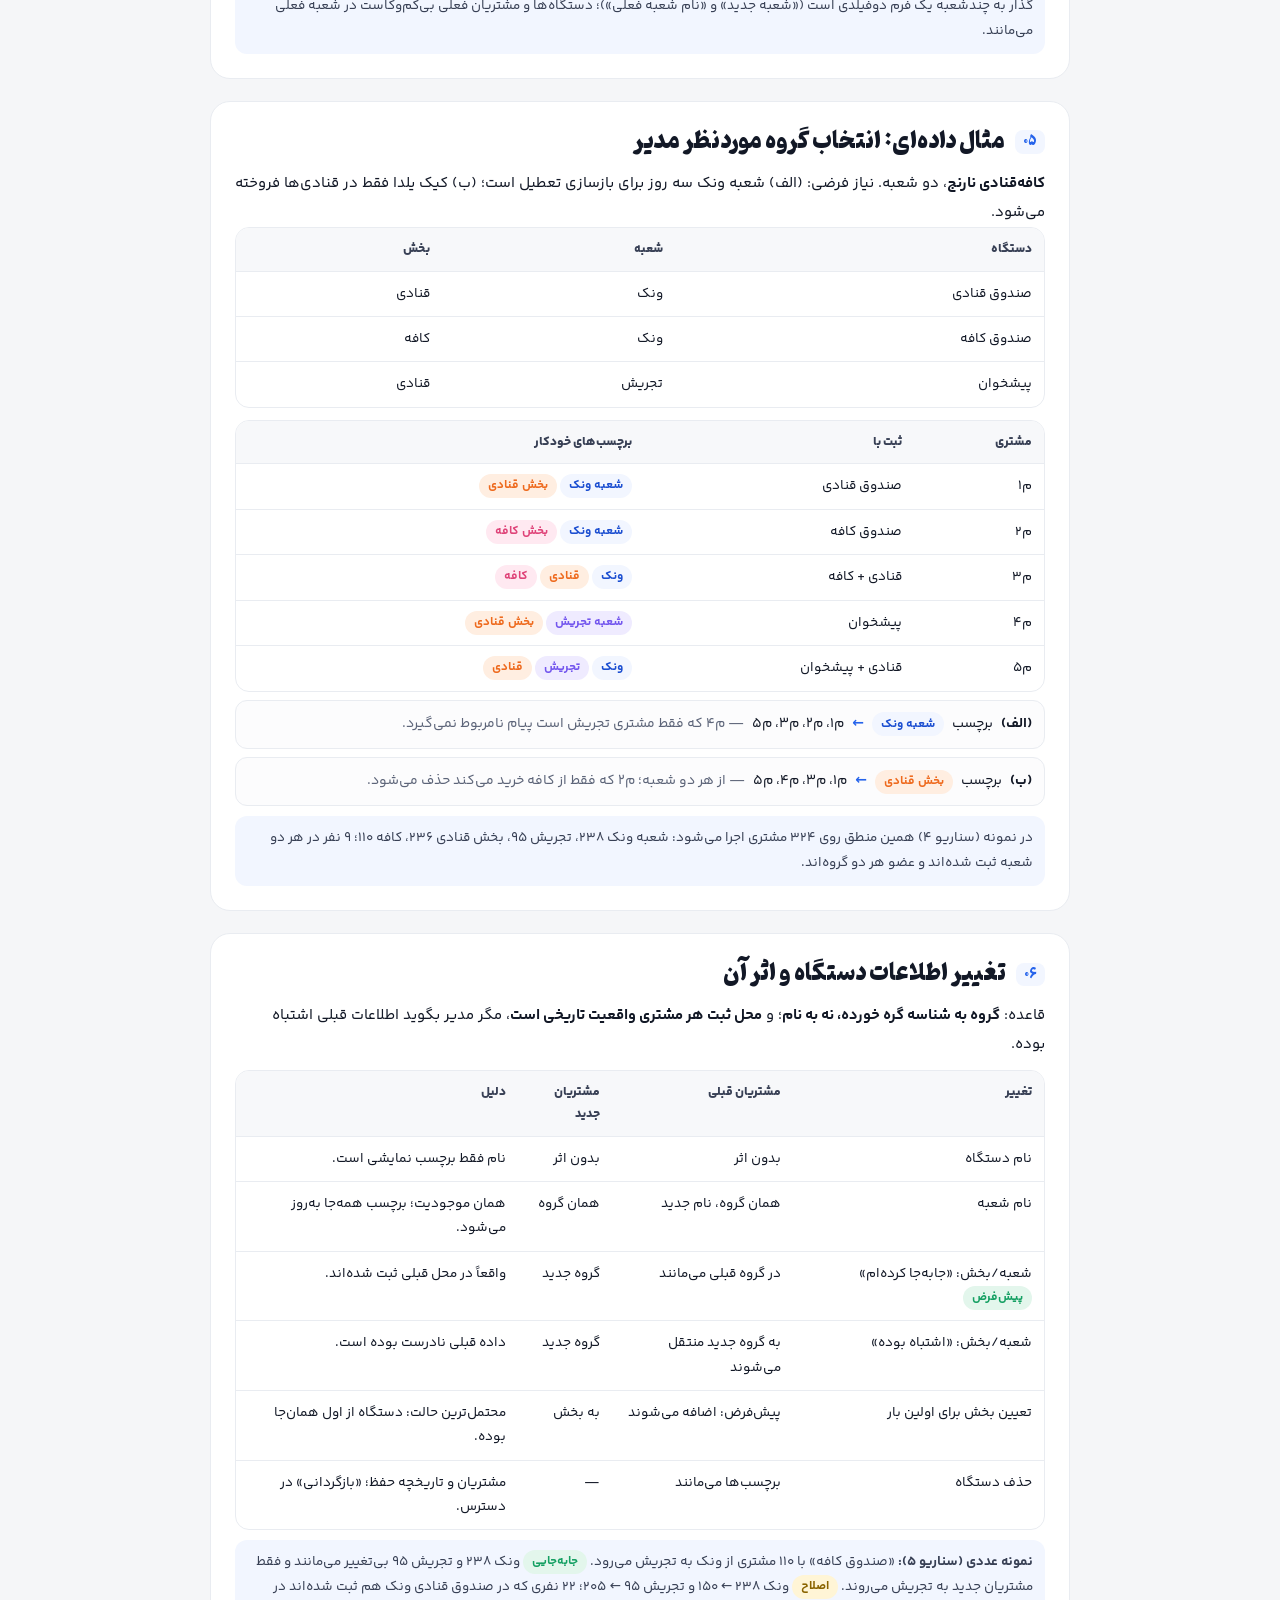
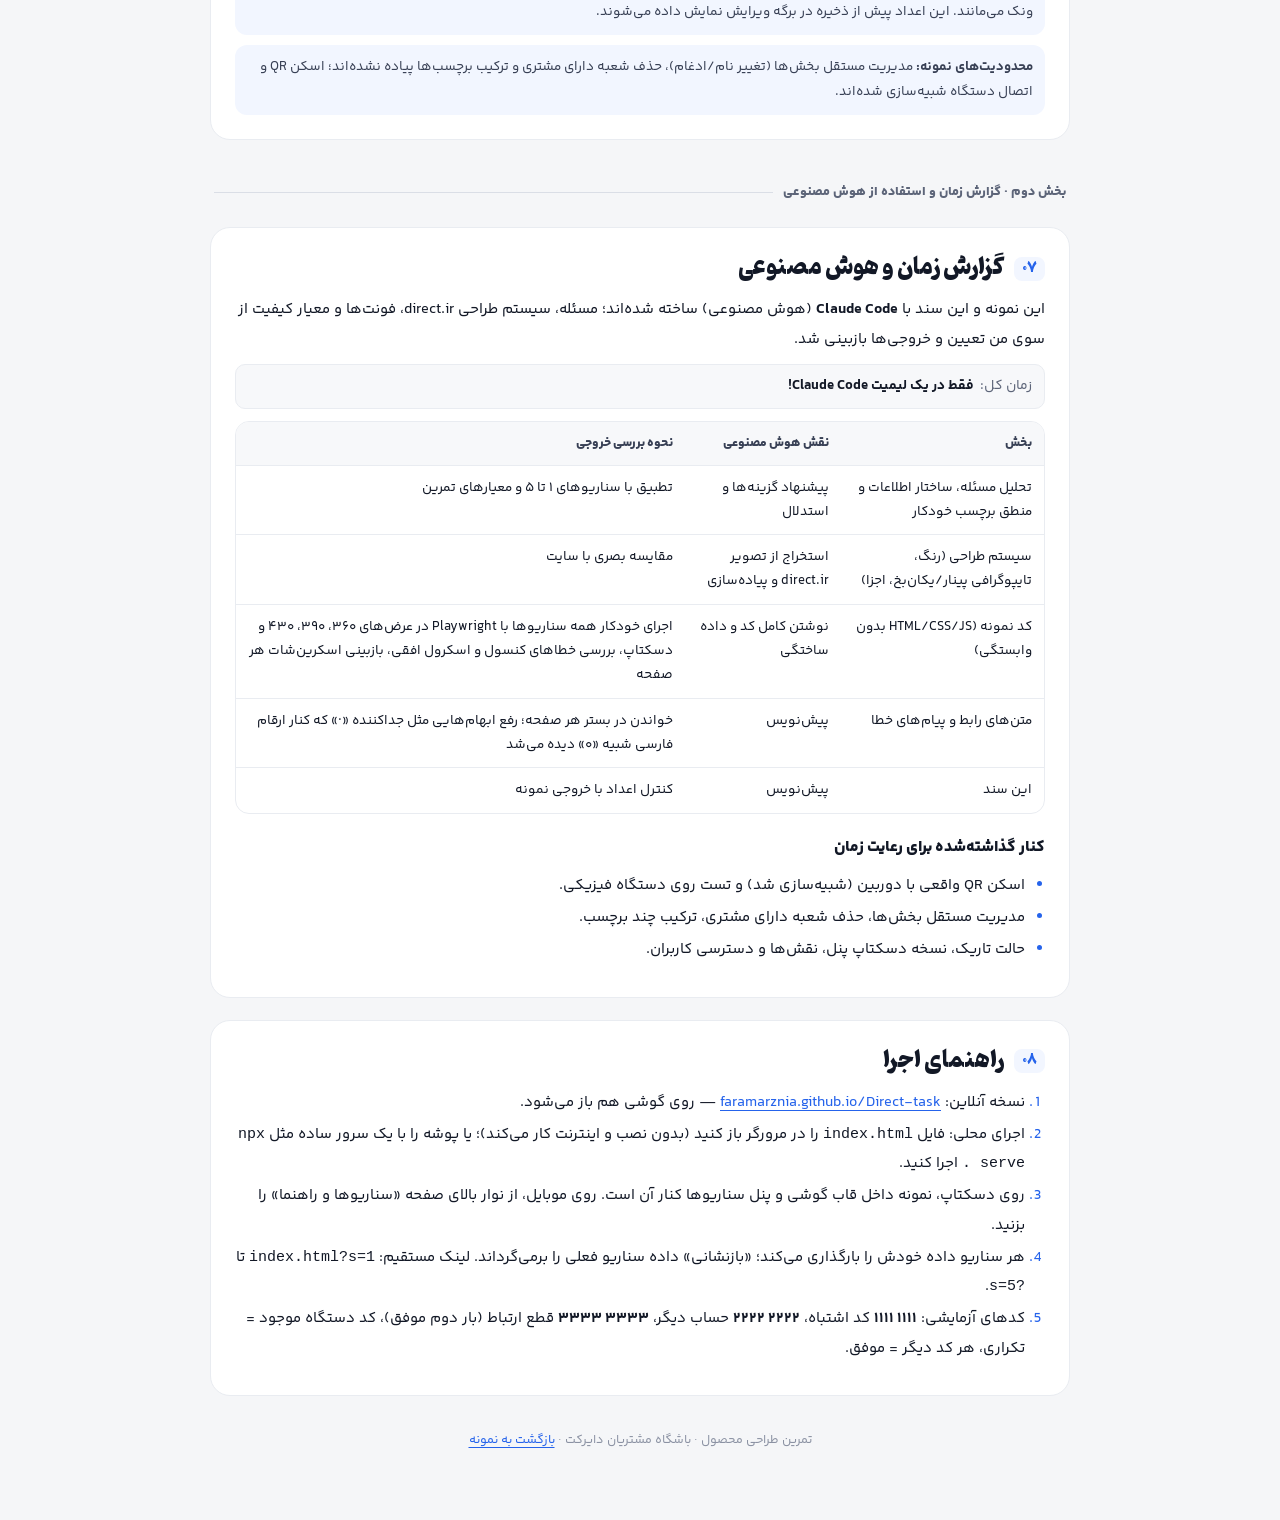
==== commit 203be248: "Docs: stop tables from scrolling sideways - Data example: stack the device and customer tables full-" ====
--- a/docs.html
+++ b/docs.html
@@ -51,7 +51,7 @@
     li{margin:3px 0}
     li::marker{color:var(--blue)}
     .grid2{display:grid;gap:12px}
-    @media(min-width:720px){.grid2{grid-template-columns:1fr 1fr}.g-data{grid-template-columns:2fr 3fr}}
+    @media(min-width:720px){.grid2{grid-template-columns:1fr 1fr}.grid2.g-data{grid-template-columns:1fr}}
     .card{border:1px solid var(--line);border-radius:14px;padding:14px 16px;background:#FCFCFD}
     .card h4{font-size:14.5px;font-weight:800;margin-bottom:4px;display:flex;align-items:center;gap:8px}
     .card p,.card li{font-size:14px;color:var(--ink-700)}
@@ -66,7 +66,20 @@
     tr:last-child td{border-bottom:0}
     .tbl-scroll{overflow-x:auto;-webkit-overflow-scrolling:touch}
     .tbl-scroll table{min-width:560px}
+    .g-data .tbl-scroll table{min-width:0}
+    .g-data table{margin-top:0}
+    .g-data td:first-child,.g-data th:first-child{white-space:nowrap}
     .phone{direction:ltr;unicode-bidi:isolate;font-weight:700}
+    @media screen and (max-width:640px){
+      .tbl-cards table{min-width:0}
+      .tbl-cards thead{display:none}
+      .tbl-cards table,.tbl-cards tbody,.tbl-cards tr,.tbl-cards td{display:block;width:100%}
+      .tbl-cards tr{padding:10px 12px;border-bottom:1px solid var(--line)}
+      .tbl-cards tr:last-child{border-bottom:0}
+      .tbl-cards td{border:0;padding:2px 0}
+      .tbl-cards td:first-child{font-weight:800;color:var(--ink);padding-bottom:4px}
+      .tbl-cards td:not(:first-child)::before{content:attr(data-label);display:block;font-size:11.5px;font-weight:800;color:var(--subtle);line-height:1.6}
+    }
 
     /* structure diagram */
     .chain{display:flex;flex-wrap:wrap;align-items:stretch;gap:8px;margin-top:14px}
@@ -250,12 +263,12 @@
 
   <section id="simple">
     <h2><span class="num">۰۴</span>سادگی برای کسب‌وکار ساده</h2>
-    <div class="tbl-scroll"><table>
+    <div class="tbl-scroll tbl-cards"><table>
       <thead><tr><th>ساختار</th><th>چه می‌بیند</th><th>چه نمی‌بیند</th><th>ورودی‌های افزودن</th></tr></thead>
       <tbody>
-        <tr><td><b>یک شعبه، یک دستگاه</b> (بیشتر کاربران)</td><td>کد ← تأیید نام پیشنهادی ← تمام</td><td>شعبه، گروه‌ها؛ بخش بسته در «تنظیمات اختیاری»</td><td>فقط کد</td></tr>
-        <tr><td><b>یک شعبه، چند دستگاه</b></td><td>پیشنهاد نام، فیلد «بخش» باز، پیشنهاد تعیین بخش</td><td>شعبه</td><td>کد + نام (+ بخش)</td></tr>
-        <tr><td><b>چند شعبه</b></td><td>دسته‌بندی بر اساس شعبه، انتخاب شعبه، گروه‌های مخاطب</td><td>—</td><td>کد + شعبه + نام (+ بخش)</td></tr>
+        <tr><td data-label="ساختار"><b>یک شعبه، یک دستگاه</b> (بیشتر کاربران)</td><td data-label="چه می‌بیند">کد ← تأیید نام پیشنهادی ← تمام</td><td data-label="چه نمی‌بیند">شعبه، گروه‌ها؛ بخش بسته در «تنظیمات اختیاری»</td><td data-label="ورودی‌های افزودن">فقط کد</td></tr>
+        <tr><td data-label="ساختار"><b>یک شعبه، چند دستگاه</b></td><td data-label="چه می‌بیند">پیشنهاد نام، فیلد «بخش» باز، پیشنهاد تعیین بخش</td><td data-label="چه نمی‌بیند">شعبه</td><td data-label="ورودی‌های افزودن">کد + نام (+ بخش)</td></tr>
+        <tr><td data-label="ساختار"><b>چند شعبه</b></td><td data-label="چه می‌بیند">دسته‌بندی بر اساس شعبه، انتخاب شعبه، گروه‌های مخاطب</td><td data-label="چه نمی‌بیند">—</td><td data-label="ورودی‌های افزودن">کد + شعبه + نام (+ بخش)</td></tr>
       </tbody>
     </table></div>
     <p class="note">گذار به چندشعبه یک فرم دوفیلدی است («شعبه جدید» و «نام شعبه فعلی»)؛ دستگاه‌ها و مشتریان فعلی بی‌کم‌وکاست در شعبه فعلی می‌مانند.</p>
@@ -286,15 +299,15 @@
   <section id="change">
     <h2><span class="num">۰۶</span>تغییر اطلاعات دستگاه و اثر آن</h2>
     <p>قاعده: <b>گروه به شناسه گره خورده، نه به نام</b>؛ و <b>محل ثبت هر مشتری واقعیت تاریخی است</b>، مگر مدیر بگوید اطلاعات قبلی اشتباه بوده.</p>
-    <div class="tbl-scroll"><table>
+    <div class="tbl-scroll tbl-cards"><table>
       <thead><tr><th>تغییر</th><th>مشتریان قبلی</th><th>مشتریان جدید</th><th>دلیل</th></tr></thead>
       <tbody>
-        <tr><td>نام دستگاه</td><td>بدون اثر</td><td>بدون اثر</td><td>نام فقط برچسب نمایشی است.</td></tr>
-        <tr><td>نام شعبه</td><td>همان گروه، نام جدید</td><td>همان گروه</td><td>همان موجودیت؛ برچسب همه‌جا به‌روز می‌شود.</td></tr>
-        <tr><td>شعبه/بخش: «جابه‌جا کرده‌ام» <span class="tag t-green">پیش‌فرض</span></td><td>در گروه قبلی می‌مانند</td><td>گروه جدید</td><td>واقعاً در محل قبلی ثبت شده‌اند.</td></tr>
-        <tr><td>شعبه/بخش: «اشتباه بوده»</td><td>به گروه جدید منتقل می‌شوند</td><td>گروه جدید</td><td>داده قبلی نادرست بوده است.</td></tr>
-        <tr><td>تعیین بخش برای اولین بار</td><td>پیش‌فرض: اضافه می‌شوند</td><td>به بخش</td><td>محتمل‌ترین حالت: دستگاه از اول همان‌جا بوده.</td></tr>
-        <tr><td>حذف دستگاه</td><td>برچسب‌ها می‌مانند</td><td>—</td><td>مشتریان و تاریخچه حفظ؛ «بازگردانی» در دسترس.</td></tr>
+        <tr><td data-label="تغییر">نام دستگاه</td><td data-label="مشتریان قبلی">بدون اثر</td><td data-label="مشتریان جدید">بدون اثر</td><td data-label="دلیل">نام فقط برچسب نمایشی است.</td></tr>
+        <tr><td data-label="تغییر">نام شعبه</td><td data-label="مشتریان قبلی">همان گروه، نام جدید</td><td data-label="مشتریان جدید">همان گروه</td><td data-label="دلیل">همان موجودیت؛ برچسب همه‌جا به‌روز می‌شود.</td></tr>
+        <tr><td data-label="تغییر">شعبه/بخش: «جابه‌جا کرده‌ام» <span class="tag t-green">پیش‌فرض</span></td><td data-label="مشتریان قبلی">در گروه قبلی می‌مانند</td><td data-label="مشتریان جدید">گروه جدید</td><td data-label="دلیل">واقعاً در محل قبلی ثبت شده‌اند.</td></tr>
+        <tr><td data-label="تغییر">شعبه/بخش: «اشتباه بوده»</td><td data-label="مشتریان قبلی">به گروه جدید منتقل می‌شوند</td><td data-label="مشتریان جدید">گروه جدید</td><td data-label="دلیل">داده قبلی نادرست بوده است.</td></tr>
+        <tr><td data-label="تغییر">تعیین بخش برای اولین بار</td><td data-label="مشتریان قبلی">پیش‌فرض: اضافه می‌شوند</td><td data-label="مشتریان جدید">به بخش</td><td data-label="دلیل">محتمل‌ترین حالت: دستگاه از اول همان‌جا بوده.</td></tr>
+        <tr><td data-label="تغییر">حذف دستگاه</td><td data-label="مشتریان قبلی">برچسب‌ها می‌مانند</td><td data-label="مشتریان جدید">—</td><td data-label="دلیل">مشتریان و تاریخچه حفظ؛ «بازگردانی» در دسترس.</td></tr>
       </tbody>
     </table></div>
     <p class="note"><b>نمونه عددی (سناریو ۵):</b> «صندوق کافه» با ۱۱۰ مشتری از ونک به تجریش می‌رود. <span class="tag t-green">جابه‌جایی</span> ونک ۲۳۸ و تجریش ۹۵ بی‌تغییر می‌مانند و فقط مشتریان جدید به تجریش می‌روند. <span class="tag t-yellow">اصلاح</span> ونک ۲۳۸ ← ۱۵۰ و تجریش ۹۵ ← ۲۰۵؛ ۲۲ نفری که در صندوق قنادی ونک هم ثبت شده‌اند در ونک می‌مانند. این اعداد پیش از ذخیره در برگه ویرایش نمایش داده می‌شوند.</p>
@@ -307,14 +320,14 @@
     <h2><span class="num">۰۷</span>گزارش زمان و هوش مصنوعی</h2>
     <p>این نمونه و این سند با <b>Claude Code</b> (هوش مصنوعی) ساخته شده‌اند؛ مسئله، سیستم طراحی direct.ir، فونت‌ها و معیار کیفیت از سوی من تعیین و خروجی‌ها بازبینی شد.</p>
     <p class="total-time"><span>زمان کل:</span><b>فقط در یک لیمیت Claude Code!</b></p>
-    <div class="tbl-scroll"><table>
+    <div class="tbl-scroll tbl-cards"><table>
       <thead><tr><th>بخش</th><th>نقش هوش مصنوعی</th><th>نحوه بررسی خروجی</th></tr></thead>
       <tbody>
-        <tr><td>تحلیل مسئله، ساختار اطلاعات و منطق برچسب خودکار</td><td>پیشنهاد گزینه‌ها و استدلال</td><td>تطبیق با سناریوهای ۱ تا ۵ و معیارهای تمرین</td></tr>
-        <tr><td>سیستم طراحی (رنگ، تایپوگرافی پینار/یکان‌بخ، اجزا)</td><td>استخراج از تصویر direct.ir و پیاده‌سازی</td><td>مقایسه بصری با سایت</td></tr>
-        <tr><td>کد نمونه (HTML/CSS/JS بدون وابستگی)</td><td>نوشتن کامل کد و داده ساختگی</td><td>اجرای خودکار همه سناریوها با Playwright در عرض‌های ۳۶۰، ۳۹۰، ۴۳۰ و دسکتاپ، بررسی خطاهای کنسول و اسکرول افقی، بازبینی اسکرین‌شات هر صفحه</td></tr>
-        <tr><td>متن‌های رابط و پیام‌های خطا</td><td>پیش‌نویس</td><td>خواندن در بستر هر صفحه؛ رفع ابهام‌هایی مثل جداکننده «·» که کنار ارقام فارسی شبیه «۰» دیده می‌شد</td></tr>
-        <tr><td>این سند</td><td>پیش‌نویس</td><td>کنترل اعداد با خروجی نمونه</td></tr>
+        <tr><td data-label="بخش">تحلیل مسئله، ساختار اطلاعات و منطق برچسب خودکار</td><td data-label="نقش هوش مصنوعی">پیشنهاد گزینه‌ها و استدلال</td><td data-label="نحوه بررسی خروجی">تطبیق با سناریوهای ۱ تا ۵ و معیارهای تمرین</td></tr>
+        <tr><td data-label="بخش">سیستم طراحی (رنگ، تایپوگرافی پینار/یکان‌بخ، اجزا)</td><td data-label="نقش هوش مصنوعی">استخراج از تصویر direct.ir و پیاده‌سازی</td><td data-label="نحوه بررسی خروجی">مقایسه بصری با سایت</td></tr>
+        <tr><td data-label="بخش">کد نمونه (HTML/CSS/JS بدون وابستگی)</td><td data-label="نقش هوش مصنوعی">نوشتن کامل کد و داده ساختگی</td><td data-label="نحوه بررسی خروجی">اجرای خودکار همه سناریوها با Playwright در عرض‌های ۳۶۰، ۳۹۰، ۴۳۰ و دسکتاپ، بررسی خطاهای کنسول و اسکرول افقی، بازبینی اسکرین‌شات هر صفحه</td></tr>
+        <tr><td data-label="بخش">متن‌های رابط و پیام‌های خطا</td><td data-label="نقش هوش مصنوعی">پیش‌نویس</td><td data-label="نحوه بررسی خروجی">خواندن در بستر هر صفحه؛ رفع ابهام‌هایی مثل جداکننده «·» که کنار ارقام فارسی شبیه «۰» دیده می‌شد</td></tr>
+        <tr><td data-label="بخش">این سند</td><td data-label="نقش هوش مصنوعی">پیش‌نویس</td><td data-label="نحوه بررسی خروجی">کنترل اعداد با خروجی نمونه</td></tr>
       </tbody>
     </table></div>
     <h3>کنار گذاشته‌شده برای رعایت زمان</h3>
